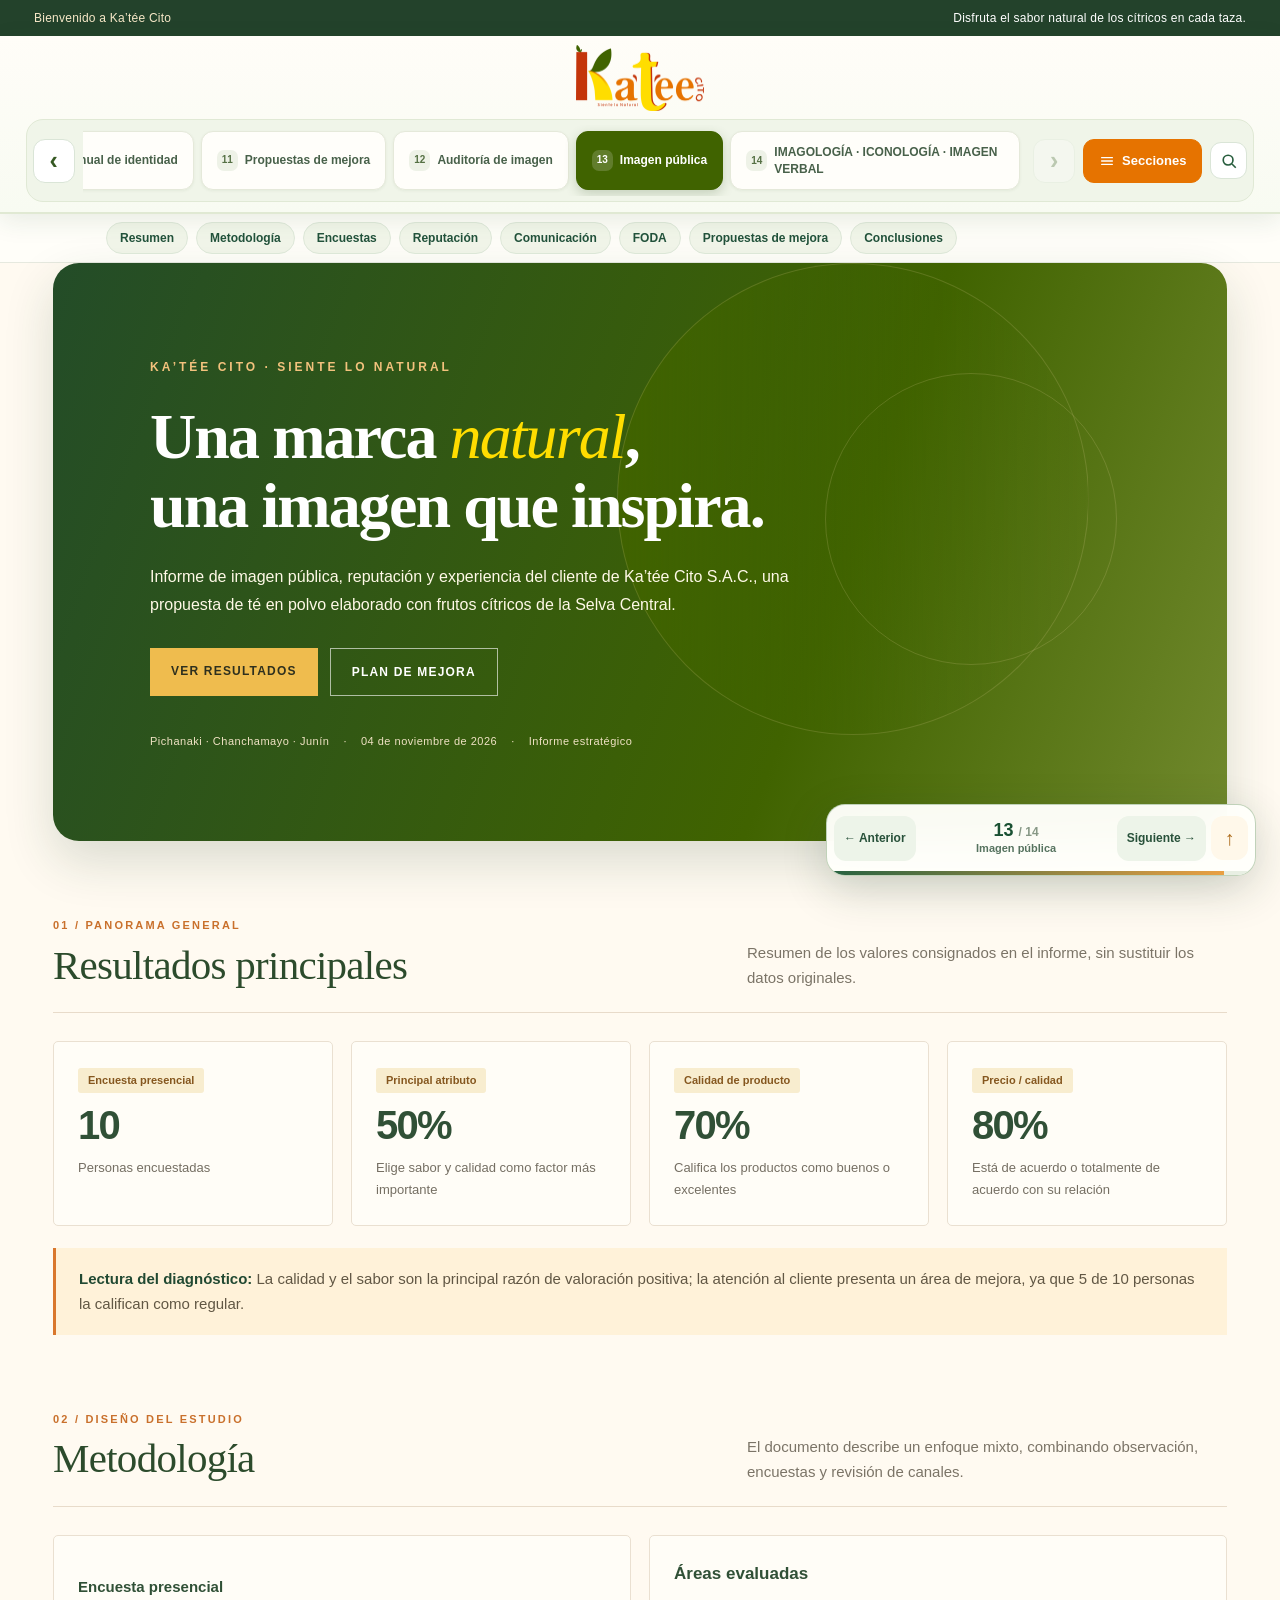
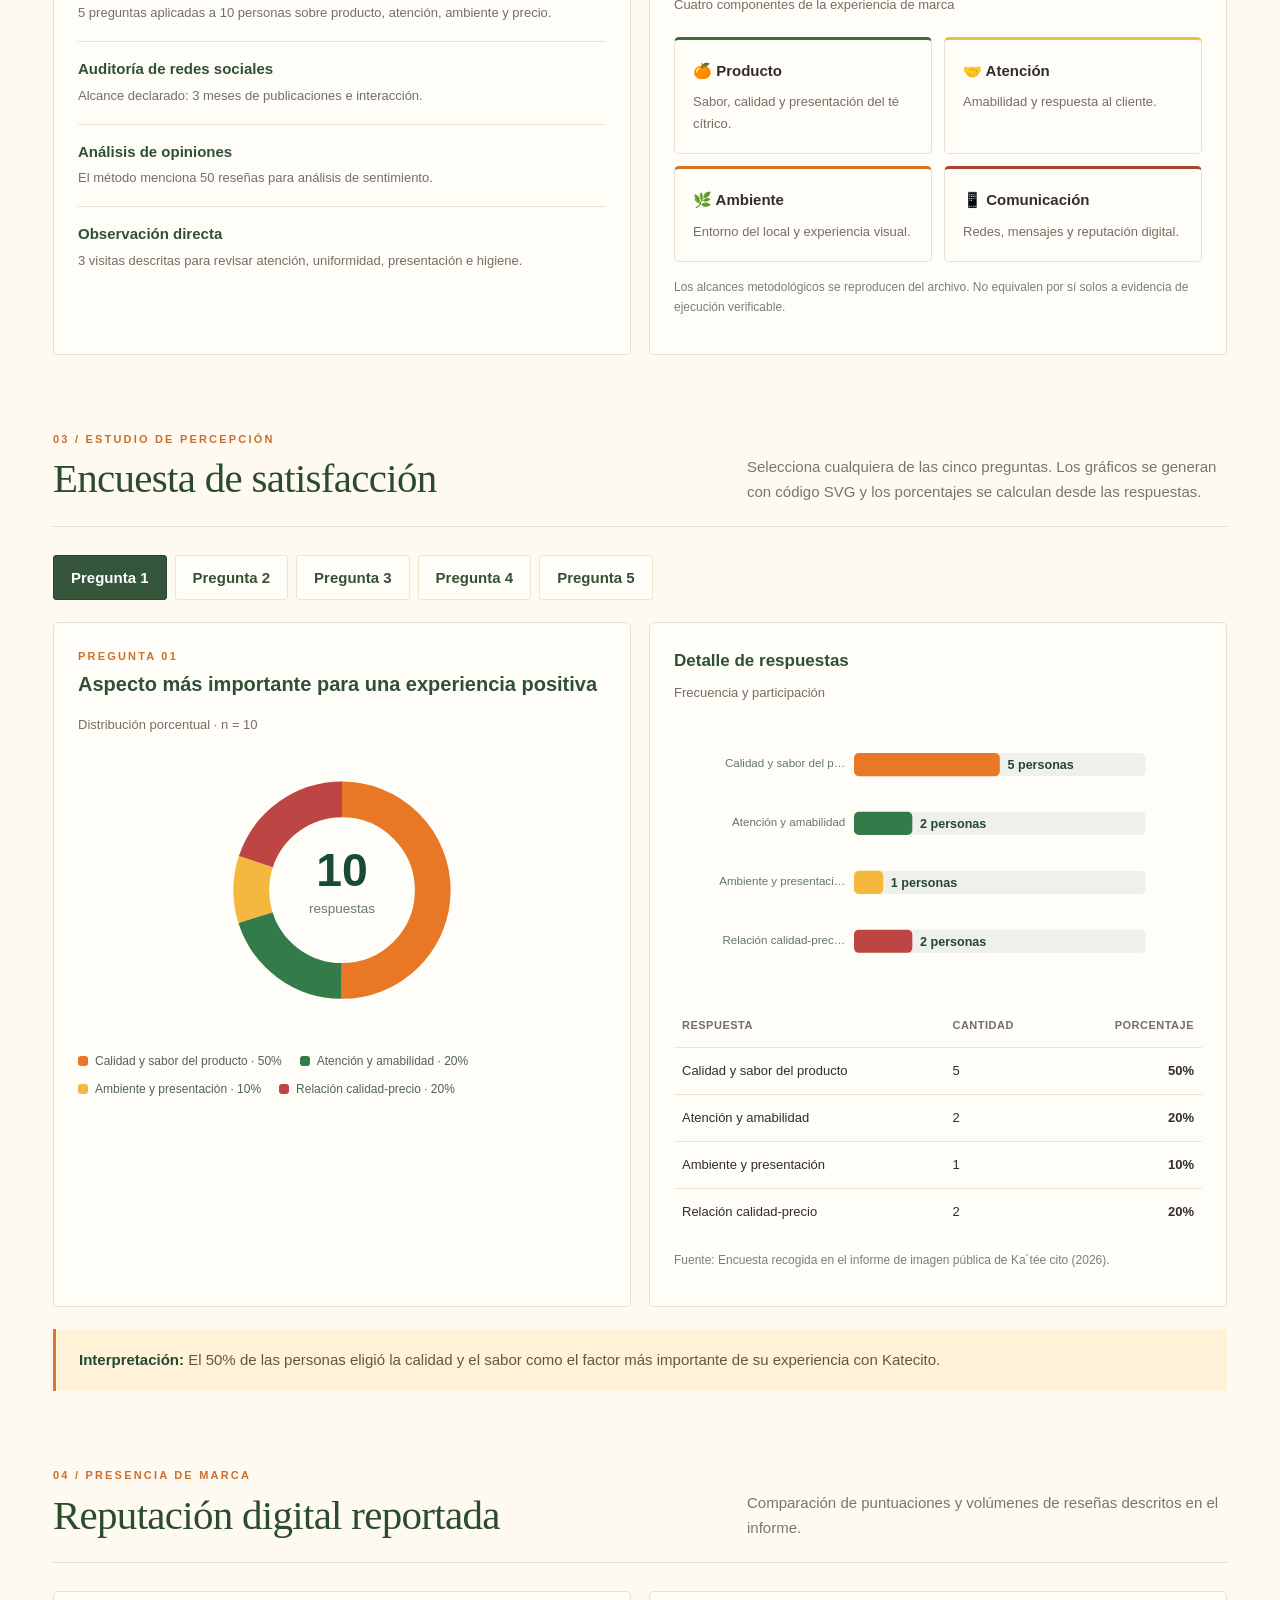
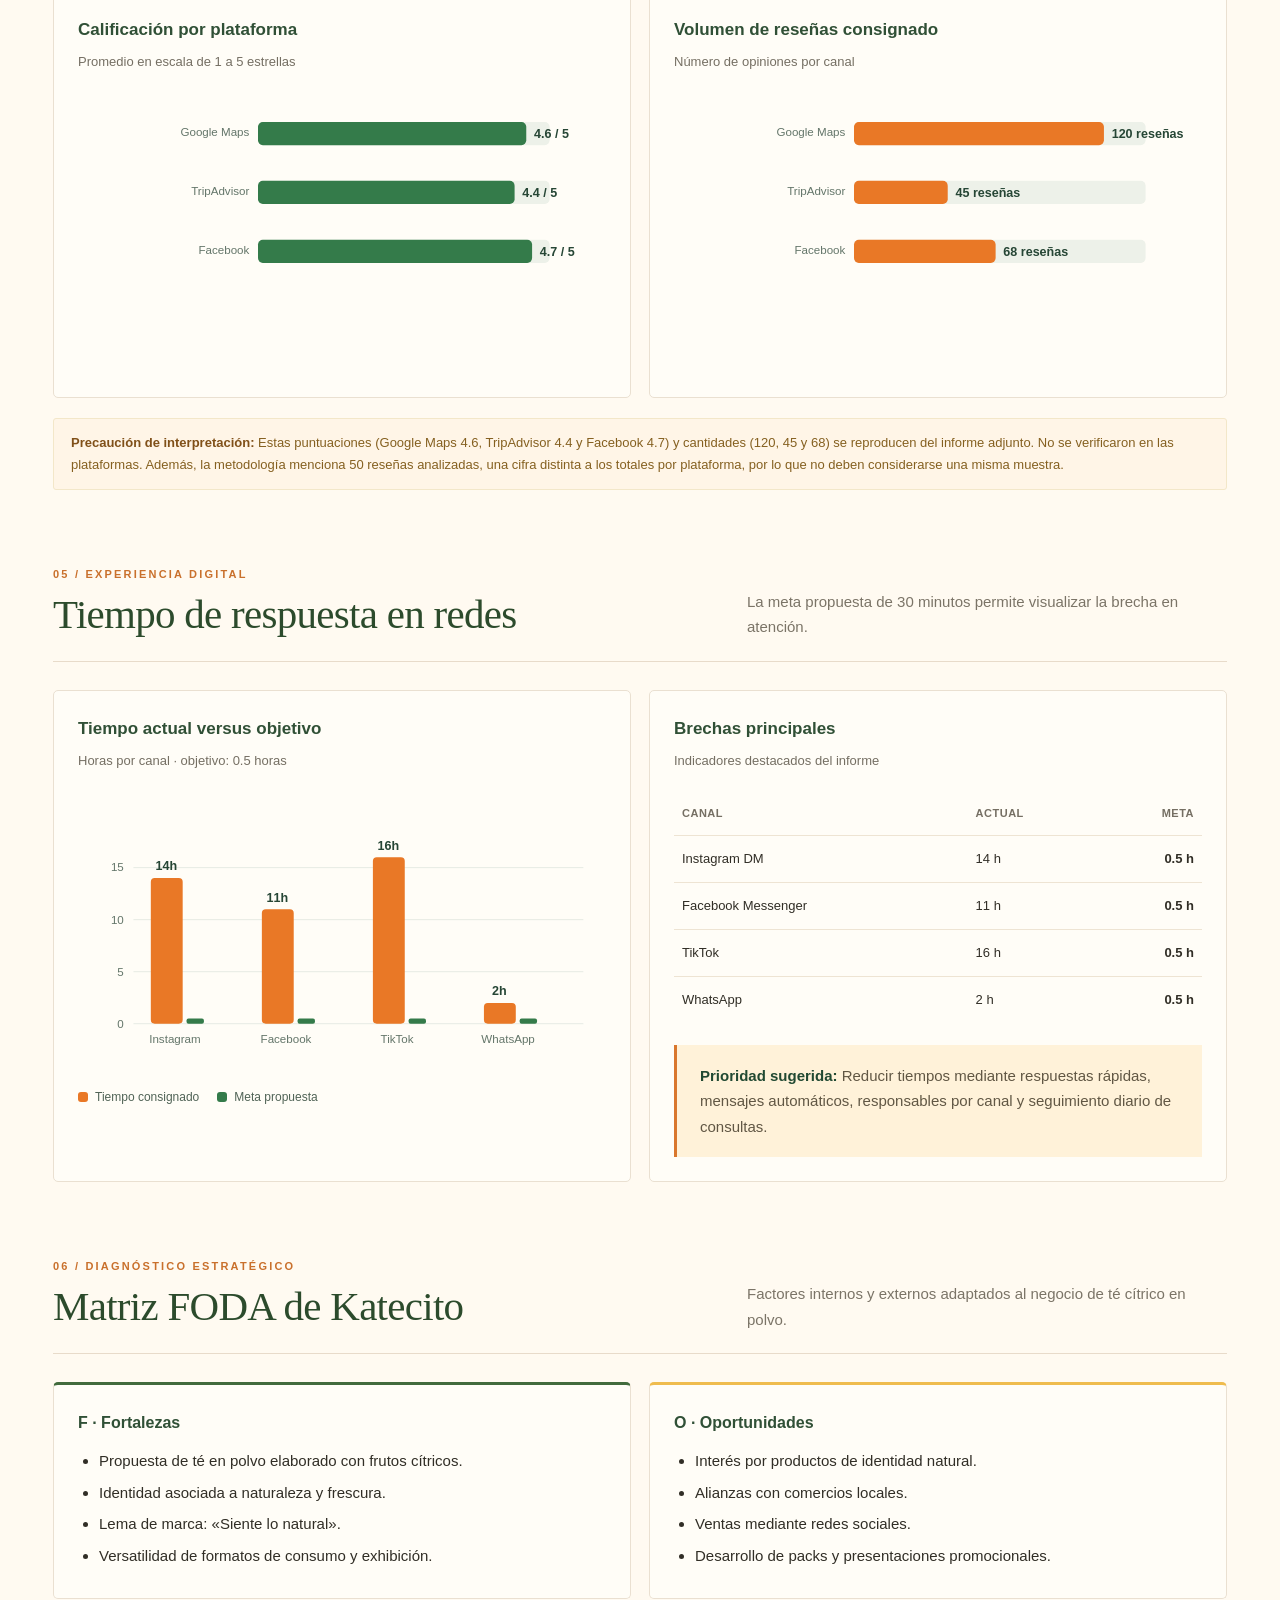
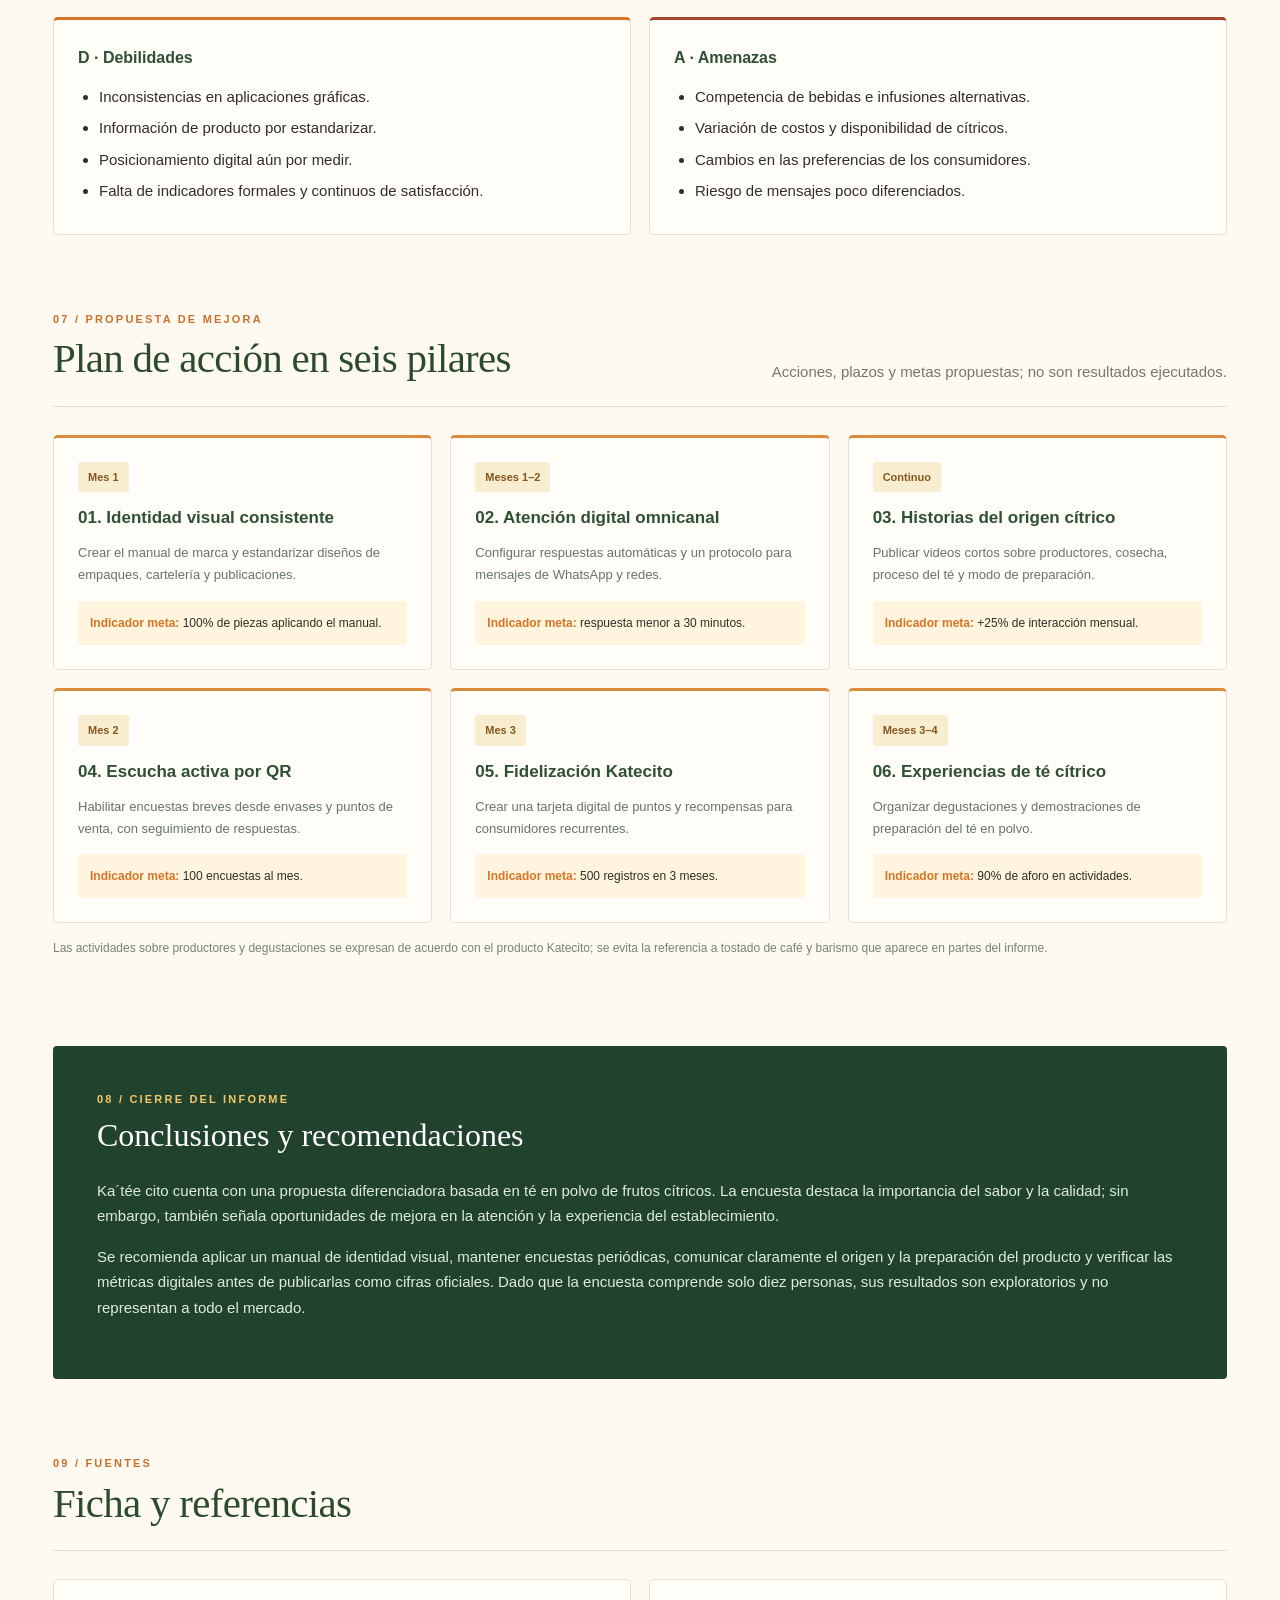
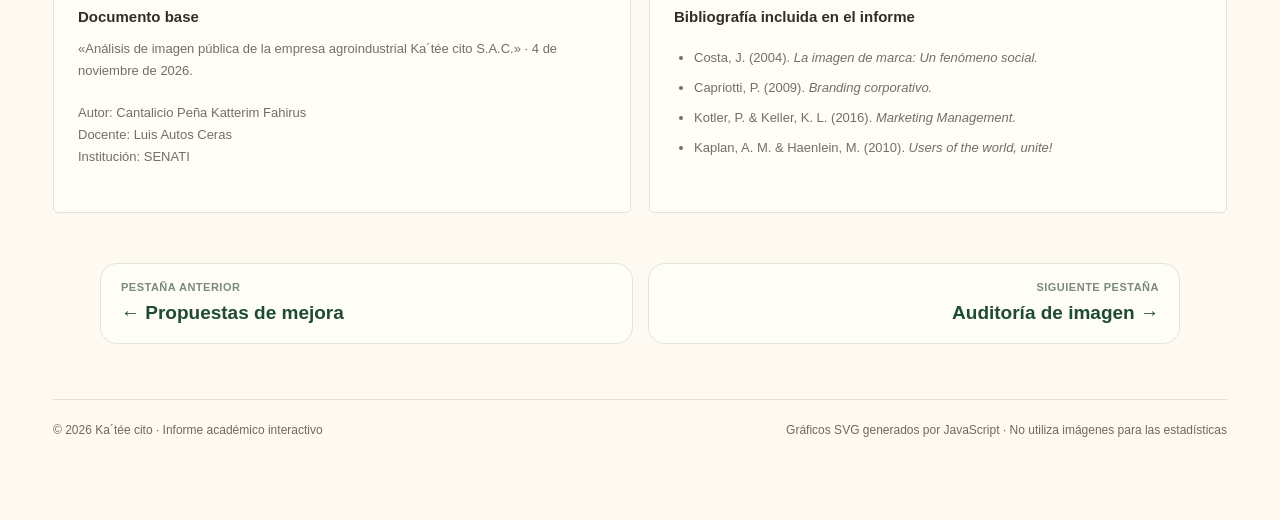
==== imagen-publica.html @ 48aface6 "SUBIR ARCHIVOS" ====
<!DOCTYPE html>

<html lang="es">
<head>
<meta charset="utf-8"/><meta content="width=device-width,initial-scale=1" name="viewport"/><meta content="#174b37" name="theme-color"/>
<title>Análisis de Imagen Pública | Ka’tée Cito</title>
<style>
:root{--forest:#174b37;--green:#347b4a;--lime:#84a948;--orange:#e97826;--gold:#f4b83e;--red:#bd4543;--cream:#fff8eb;--pale:#f6f7f1;--ink:#23322a;--muted:#68786c;--line:#e4e9de;--white:#fff;--shadow:0 16px 44px rgba(30,65,43,.08)}*{box-sizing:border-box}html{scroll-behavior:smooth}body{margin:0;background:var(--pale);color:var(--ink);font:15px/1.6 'Segoe UI',Arial,sans-serif}button{font:inherit}a{color:inherit;text-decoration:none}button:focus-visible,a:focus-visible{outline:3px solid var(--gold);outline-offset:3px}header{position:sticky;top:0;z-index:10;background:rgba(255,255,255,.96);backdrop-filter:blur(12px);border-bottom:1px solid var(--line)}.nav{max-width:1240px;margin:auto;padding:13px 24px;display:flex;justify-content:space-between;align-items:center;gap:20px}.brand{display:flex;align-items:center;gap:10px;font-weight:850;font-size:23px;letter-spacing:-.6px;color:var(--forest)}.mark{background:var(--forest);height:40px;width:40px;border-radius:13px;display:grid;place-items:center;color:#fff;font-size:25px}.brand em{color:var(--orange);font-style:normal}.links{display:flex;flex-wrap:wrap;gap:22px;font-weight:650;font-size:13px;color:#47634f}.links a:hover{color:var(--orange)}.printbtn{border:1px solid var(--line);background:#fff;padding:9px 15px;border-radius:12px;cursor:pointer;font-weight:700;color:var(--forest)}main{max-width:1240px;padding:0 24px 80px;margin:auto}.hero{margin-top:26px;background:linear-gradient(117deg,#163e30 0%,#236343 67%,#3f8249 100%);position:relative;overflow:hidden;border-radius:26px;color:white;padding:50px 56px;display:grid;grid-template-columns:1.7fr .8fr;gap:24px;min-height:326px}.hero:before,.hero:after{content:"";position:absolute;border:45px solid rgba(255,255,255,.05);height:350px;width:350px;border-radius:50%;right:-160px;top:-160px}.hero:after{height:180px;width:180px;border-width:30px;right:20%;top:65%}.hero>*{position:relative;z-index:1}.eyebrow{font-size:12px;font-weight:850;text-transform:uppercase;letter-spacing:2px;color:#f6cc80}.hero h1{font-size:clamp(30px,4.2vw,51px);line-height:1.12;margin:16px 0;max-width:740px;letter-spacing:-1.5px}.hero p{color:#deebde;max-width:640px;margin:0;font-size:16px}.hero-note{align-self:end;padding:25px;background:rgba(255,255,255,.11);border:1px solid rgba(255,255,255,.18);border-radius:21px;backdrop-filter:blur(4px)}.hero-note b{font-family:Georgia,serif;font-size:31px;color:#f8d58b}.hero-note small{display:block;color:#d9e9dd;margin-top:8px}.meta{display:flex;gap:12px;flex-wrap:wrap;margin-top:25px}.meta span{border:1px solid #ffffff49;padding:5px 12px;border-radius:30px;font-size:12px}.section{padding-top:58px;scroll-margin-top:75px}.secthead{display:flex;justify-content:space-between;align-items:end;gap:24px;margin-bottom:24px}.kicker{font-size:12px;text-transform:uppercase;color:var(--orange);font-weight:850;letter-spacing:1.6px}.secthead h2{font-size:clamp(24px,3vw,33px);margin:5px 0 0;color:var(--forest);letter-spacing:-.8px;line-height:1.25}.secthead p{max-width:480px;margin:0;color:var(--muted)}.grid{display:grid;gap:18px}.four{grid-template-columns:repeat(4,1fr)}.two{grid-template-columns:repeat(2,minmax(0,1fr))}.three{grid-template-columns:repeat(3,minmax(0,1fr))}.card{background:white;border:1px solid var(--line);border-radius:20px;padding:24px;box-shadow:var(--shadow);min-width:0}.stat .value{font-size:40px;line-height:1.1;font-weight:850;letter-spacing:-1.7px;color:var(--forest);margin:10px 0}.stat .label{color:var(--muted);font-size:13px}.stat .tag{display:inline-block;background:#ecf5e9;color:#39704e;border-radius:30px;padding:3px 10px;font-size:11px;font-weight:800}.stat:nth-child(2) .tag{background:#fff2dc;color:#a66614}.stat:nth-child(3) .tag{background:#fcefe8;color:#ac5925}.stat:nth-child(4) .tag{background:#edf1fc;color:#49618b}.insight{border-left:4px solid var(--orange);background:#fff9eb;padding:18px 23px;border-radius:0 14px 14px 0;margin-top:22px;color:#5e5c43}.insight strong{color:var(--forest)}.charttitle{font-weight:800;font-size:17px;color:var(--forest);margin:0 0 6px}.sub{color:var(--muted);font-size:13px;margin:0 0 20px}.chartwrap{height:280px;min-width:0;position:relative}.chartwrap svg{height:100%;width:100%;overflow:visible}.legend{display:flex;flex-wrap:wrap;gap:8px 18px;margin-top:15px;font-size:12px;color:#506356}.legend span{display:inline-flex;align-items:center;gap:7px}.dot{display:inline-block;height:10px;width:10px;border-radius:3px}.survey-control{display:flex;gap:8px;flex-wrap:wrap;margin:0 0 22px}.survey-control button{border:1px solid var(--line);background:#fff;padding:9px 17px;border-radius:12px;cursor:pointer;color:var(--forest);font-weight:750}.survey-control button[aria-pressed=true]{background:var(--forest);border-color:var(--forest);color:white}.question{font-size:20px;line-height:1.35;font-weight:800;margin:5px 0 16px;color:var(--forest)}.data-table{width:100%;border-collapse:collapse;font-size:13px}.data-table td,.data-table th{padding:12px 8px;border-bottom:1px solid var(--line);text-align:left}.data-table th{color:var(--muted);font-size:11px;letter-spacing:.5px;text-transform:uppercase}.data-table td:last-child,.data-table th:last-child{text-align:right;font-weight:800}.data-table tr:last-child td{border:0}.mini-note{font-size:12px;color:#758278;margin-top:15px}.methoditem{display:flex;gap:15px;padding:14px 0;border-bottom:1px solid var(--line)}.methoditem:last-child{border:0}.num{height:35px;min-width:35px;display:grid;place-items:center;border-radius:10px;background:#f5f0dc;color:var(--forest);font-weight:900}.methoditem b{color:var(--forest)}.methoditem p{margin:3px 0;color:var(--muted);font-size:13px}.foda{display:grid;grid-template-columns:repeat(2,minmax(0,1fr));gap:18px}.fbox{padding:24px;border:1px solid var(--line);border-radius:19px;background:#fff}.fbox h3{font-size:16px;color:var(--forest);margin:0 0 12px}.fbox ul{margin:0;padding-left:21px}.fbox li{margin:6px 0}.fbox:nth-child(1){border-top:5px solid var(--green)}.fbox:nth-child(2){border-top:5px solid var(--gold)}.fbox:nth-child(3){border-top:5px solid var(--orange)}.fbox:nth-child(4){border-top:5px solid var(--red)}.plan{display:grid;grid-template-columns:repeat(3,minmax(0,1fr));gap:18px}.planitem{background:#fff;border:1px solid var(--line);padding:24px;border-radius:19px}.phase{display:inline-block;font-weight:850;font-size:11px;padding:6px 10px;border-radius:30px;background:#eef4e7;color:#327449}.planitem h3{font-size:17px;color:var(--forest);line-height:1.3;margin:15px 0 8px}.planitem p{font-size:13px;color:#657569}.kpi{padding:12px;background:var(--cream);border-radius:12px;font-size:12px;margin-top:14px}.kpi b{color:var(--orange)}.conclusion{background:var(--forest);color:white;padding:35px;border-radius:22px}.conclusion h2{margin:0 0 10px}.conclusion p{color:#dfebe1}.refs{font-size:13px;color:var(--muted);padding-left:20px}.refs li{padding:4px 0}.footer{border-top:1px solid var(--line);margin-top:55px;padding-top:20px;color:var(--muted);display:flex;justify-content:space-between;gap:18px;font-size:12px}.tooltip{pointer-events:none;position:fixed;background:#203d30;color:white;padding:9px 12px;border-radius:10px;z-index:100;font-size:12px;box-shadow:0 5px 20px #0003;opacity:0;transform:translate(-50%,-110%);white-space:nowrap}.legendtext{font-size:12px;fill:#64766a}.barval{font-size:13px;font-weight:800;fill:#264635}.bar{transition:opacity .2s;cursor:default}.bar:hover{opacity:.72}.chartwrap svg text{font-family:'Segoe UI',Arial,sans-serif}.call{padding:13px 17px;background:#fff5e7;color:#856020;border-radius:12px;font-size:13px;margin-top:20px;border:1px solid #f3e7c9}.call b{color:#805019}svg [tabindex]:focus-visible{outline:2px solid #ed9e1b;outline-offset:2px}@media(max-width:960px){.four,.plan{grid-template-columns:repeat(2,minmax(0,1fr))}.hero{padding:35px;grid-template-columns:1fr}.hero-note{max-width:400px}.links{gap:11px}.nav{align-items:flex-start}}@media(max-width:650px){main{padding:0 14px 50px}.nav{padding:12px 14px;flex-wrap:wrap}.links{order:3;width:100%;overflow:auto;white-space:nowrap;flex-wrap:nowrap;padding-bottom:5px}.printbtn{margin-left:auto}.hero{padding:28px 23px;border-radius:18px;margin-top:15px}.section{padding-top:43px}.secthead{display:block}.secthead p{margin-top:10px}.four,.two,.three,.foda,.plan{grid-template-columns:1fr}.card,.fbox,.planitem{padding:19px}.chartwrap{height:260px}.footer{display:block}}@media print{header,.survey-control,.printbtn{display:none!important}body{background:white}main{max-width:none;padding:0}.hero{background:#174b37!important;-webkit-print-color-adjust:exact;print-color-adjust:exact}.section{break-inside:avoid;padding-top:24px}.card,.fbox,.planitem{box-shadow:none;break-inside:avoid}.chartwrap{height:220px}.plan{grid-template-columns:repeat(3,1fr)}.four{grid-template-columns:repeat(4,1fr)}}
</style>
<style>
/* Estética editorial compatible con la portada del sitio Ka'tée Cito enviado. */
:root{--forest:#214932;--green:#426b3d;--lime:#769349;--orange:#d77424;--gold:#efbc4e;--red:#a84531;--cream:#fff8e9;--pale:#fffaf1;--ink:#292f25;--muted:#756f63;--line:#eee4d3;--white:#fff;--shadow:0 16px 42px rgba(75,53,25,.055)}
html{scroll-padding-top:112px}body{background:#fffaf1;color:#312e26;font-family:'Segoe UI',Arial,sans-serif;line-height:1.7}
.top-strip{background:#23422b;color:#f7e8c8;font-size:12px;letter-spacing:.02em}.top-strip>div{max-width:1350px;margin:auto;display:flex;gap:24px;justify-content:space-between;padding:8px 34px}.top-strip b{font-weight:500;color:#fff}
.site-header{background:#fffaf0;position:sticky;top:0;z-index:30;border-bottom:1px solid #eee1cd;box-shadow:0 6px 20px #271a0b09}.navbar{max-width:1350px;margin:auto;padding:15px 34px;display:flex;align-items:center;justify-content:space-between;gap:30px}.brand{font-family:Georgia,serif;text-decoration:none;white-space:nowrap;display:flex;flex-direction:column;color:#3b552e;letter-spacing:-1px;font-size:31px;line-height:1.05;font-weight:700}.brand strong{color:#d27229;font-weight:700}.brand small{font:700 9px/1.6 'Segoe UI',sans-serif;color:#b16b2d;letter-spacing:2px;margin-top:5px}.nav-links{display:flex;align-items:center;gap:18px;flex-wrap:wrap;justify-content:flex-end}.nav-links a{font-size:12px;font-weight:650;transition:color .15s;color:#4c4b3d}.nav-links a:hover,.nav-links a.active{color:#c76b26}.nav-links a.active{border-bottom:2px solid #d9762a;padding-bottom:4px}
main{max-width:1230px;padding:0 28px 80px;margin:auto}.hero{width:100%;max-width:none;min-height:510px;margin:0;background:linear-gradient(115deg,#132a1e 0%,#1d3b29 52%,#4a683a 100%);border-radius:0;padding:90px max(5vw,30px);display:block;box-shadow:none;position:relative;isolation:isolate}.hero:before{content:'';position:absolute;width:470px;height:470px;border:1px solid #f2dca52b;border-radius:50%;right:-80px;top:10px;pointer-events:none}.hero:after{content:'';position:absolute;width:290px;height:290px;border:1px solid #f2dca52b;border-radius:50%;right:110px;top:110px;pointer-events:none}.ref-overlay{position:absolute;inset:0;background:linear-gradient(90deg,#14271bba 0%,transparent 90%);z-index:-1}.ref-copy{max-width:980px;margin:auto;position:relative;z-index:1}.ref-copy>small{color:#f3c27d;letter-spacing:3px;font-size:12px;font-weight:800}.ref-copy h1{font-family:Georgia,'Times New Roman',serif;font-weight:500;line-height:1.08;font-size:clamp(43px,6vw,83px);letter-spacing:-1.8px;max-width:810px;margin:23px 0}.ref-copy h1 em{font-weight:400;color:#f4c86e}.ref-copy p{font-size:16px;line-height:1.9;max-width:650px;color:#f3efdf}.ref-actions{display:flex;gap:12px;flex-wrap:wrap;margin:29px 0}.ref-actions a{font-size:12px;font-weight:800;letter-spacing:1.2px;padding:13px 21px;transition:transform .15s}.ref-actions a:hover{transform:translateY(-2px)}.ref-primary{background:#efbc4e;color:#2e301e}.ref-secondary{border:1px solid #ffffff9c;color:white}.hero-details{display:flex;gap:14px;flex-wrap:wrap;margin-top:36px;font-size:11px;letter-spacing:.5px;color:#f0e2c4}.hero-details span+span:before{content:'·';margin-right:14px}
.section{padding-top:75px;scroll-margin-top:100px}.secthead{border-bottom:1px solid #e8dbca;padding-bottom:21px;margin-bottom:28px}.secthead h2{font-family:Georgia,'Times New Roman',serif;font-weight:500;color:#2c4b2c;font-size:clamp(28px,3.2vw,42px);letter-spacing:-.7px}.secthead p{color:#7b7467}.kicker{color:#c9702c;font-size:11px;letter-spacing:2.2px;text-transform:uppercase}.card,.fbox,.planitem{border:1px solid #eae0d1;background:#fffdf7;border-radius:5px;box-shadow:none}.stat .value,.question,.charttitle,.methoditem b,.fbox h3,.planitem h3{color:#305036}.stat .tag,.phase{background:#f8edcf;color:#85571f;border-radius:3px}.stat:nth-child(2) .tag,.stat:nth-child(3) .tag,.stat:nth-child(4) .tag{background:#f8edcf;color:#85571f}.insight{background:#fff2d9;border-left:3px solid #d9772d;border-radius:0;color:#615744}.chartwrap svg{overflow:visible}.survey-control button{border-radius:3px;background:#fffdf7;color:#345036}.survey-control button[aria-pressed=true]{background:#35563b;color:#fff}.call{border-radius:3px}.methoditem{gap:4px}.fbox{border-top-width:3px!important}.planitem{border-top:3px solid #d98a3b}.kpi{background:#fff5df;border-radius:3px}.conclusion{background:#21432d;border-radius:4px;padding:44px}.conclusion h2{font-family:Georgia,serif;font-size:32px;font-weight:500}.footer{color:#716859;border-color:#e9decc}.tooltip{background:#2b4933;border-radius:4px}
@media(max-width:1024px){.navbar{align-items:flex-start}.nav-links{gap:12px}.hero{min-height:450px;padding:72px 36px}.ref-copy h1{font-size:clamp(42px,6vw,72px)}}
@media(max-width:650px){.top-strip>div{padding:7px 16px;display:block}.top-strip b{display:none}.navbar{padding:13px 16px;display:block}.brand{font-size:27px;margin-bottom:12px}.nav-links{display:flex;gap:17px;flex-wrap:nowrap;overflow:auto;justify-content:flex-start;padding-bottom:6px;scrollbar-width:thin}.nav-links a{white-space:nowrap;font-size:12px}.hero{padding:65px 23px;min-height:460px}.ref-copy h1{font-size:clamp(40px,11vw,58px)}.ref-copy p{font-size:14px}.hero-details{gap:9px}.hero-details span+span:before{margin-right:7px}.section{padding-top:53px}.secthead h2{font-size:31px}main{padding:0 16px 50px}.ref-actions a{padding:12px 15px;font-size:10px}}
@media print{.top-strip,.site-header{display:none}.hero{min-height:275px;padding:38px;background:#23422b!important;print-color-adjust:exact;-webkit-print-color-adjust:exact}.ref-copy h1{font-size:44px}.ref-actions{display:none}.section{padding-top:25px}}

/* PORTADA IMAGEN PÚBLICA - ESTILO KATECITO */

.hero {
  position: relative;
  overflow: hidden;
  min-height: 460px;
  border-radius: 26px;
  background: linear-gradient(
    110deg,
    #234c28 0%,
    #406300 65%,
    #71892d 100%
  );
  color: white;
  box-shadow: 0 20px 50px rgba(24, 63, 35, .16);
}

.hero h1 {
  font-family: Georgia, "Times New Roman", serif;
  font-size: clamp(44px, 5vw, 72px);
  font-weight: 700;
  line-height: 1.08;
  letter-spacing: -.03em;
  color: white;
}

.hero h1 em {
  color: #FFDD00;
  font-weight: 400;
}

.hero p {
  color: #fff9e7;
  line-height: 1.75;
}

/* Fotografía con degradado en mitad derecha */
.hero::before {
  content: "";
  position: absolute;
  inset: 0 0 0 48%;
  background:
    linear-gradient(
      90deg,
      #406300 0%,
      rgba(64, 99, 0, .75) 20%,
      rgba(64, 99, 0, .15) 65%,
      transparent 100%
    ),
    url("img/imagen-verbal/local-katecito.png")
    center / cover no-repeat;
  z-index: 0;
}

/* Textos y botones por encima del fondo */
.hero > * {
  position: relative;
  z-index: 1;
}

/* Botones */
.hero .btn-primary {
  background: #FFDD00;
  color: #234c28;
  border-color: #FFDD00;
}

.hero .btn-secondary {
  background: transparent;
  color: white;
  border: 1px solid rgba(255,255,255,.55);
}

/* Adaptación para celulares */
@media (max-width: 768px) {
  .hero {
    min-height: 520px;
  }

  .hero::before {
    inset: 40% 0 0 0;
    background:
      linear-gradient(
        180deg,
        #406300 0%,
        rgba(64,99,0,.35) 45%,
        transparent 100%
      ),
      url("img/imagen-verbal/local-katecito.png")
      center / cover no-repeat;
  }

  .hero h1 {
    font-size: 43px;
  }
}
</style><link href="kate-navigation.css" rel="stylesheet"/><script defer="True" src="kate-navigation.js"></script><link href="kate-interactive.css" rel="stylesheet"/></head>
<body>
<div class="top-strip"><div><span>Bienvenido a Ka’tée Cito</span><b>Disfruta el sabor natural de los cítricos en cada taza.</b></div></div>
<header aria-label="Navegación principal de Ka'tée Cito" id="kate-global-header"><div class="kate-nav-shell"><a aria-label="Ir a Inicio" class="kate-brand" href="index.html"><img alt="Ka'tée Cito" src="img/logo-kateecito.png"/></a><div class="kate-nav-controls"><button aria-label="Desplazar pestañas a la izquierda" class="kate-arrow" data-move="left" type="button">‹</button><nav aria-label="Pestañas del sitio" class="kate-track"><a href="index.html"><span class="kate-nav-number">01</span>Inicio</a><a href="empresa.html"><span class="kate-nav-number">02</span>Empresa</a><a href="publico.html"><span class="kate-nav-number">03</span>Público objetivo</a><a href="identidad-corporativa.html"><span class="kate-nav-number">04</span>Identidad corporativa</a><a href="identidad-visual.html"><span class="kate-nav-number">05</span>Identidad visual</a><a href="imagen-institucional.html"><span class="kate-nav-number">06</span>Imagen institucional</a><a href="aplicaciones.html"><span class="kate-nav-number">07</span>Aplicaciones</a><a href="comunicacion.html"><span class="kate-nav-number">08</span>Comunicación</a><a href="comunicacion-corporativa.html"><span class="kate-nav-number">09</span>Comunicación corporativa</a><a href="manual-identidad.html"><span class="kate-nav-number">10</span>Manual de identidad</a><a href="propuestas-mejora.html"><span class="kate-nav-number">11</span>Propuestas de mejora</a><a href="auditoria-imagen.html"><span class="kate-nav-number">12</span>Auditoría de imagen</a><a aria-current="page" href="imagen-publica.html"><span class="kate-nav-number">13</span>Imagen pública</a><a href="imagen-verbal.html"><span class="kate-nav-number">14</span>IMAGOLOGÍA · ICONOLOGÍA · IMAGEN VERBAL</a></nav><button aria-label="Desplazar pestañas a la derecha" class="kate-arrow" data-move="right" type="button">›</button><button aria-controls="kate-page-menu" aria-expanded="false" aria-label="Mostrar todas las pestañas" class="kate-menu-button" type="button"><svg aria-hidden="true" fill="none" stroke="currentColor" stroke-linecap="round" stroke-width="2.1" viewbox="0 0 24 24"><path d="M4 7h16M4 12h16M4 17h16"></path></svg> Secciones</button></div></div><div class="kate-menu-panel" id="kate-page-menu"><p class="kate-menu-title">Explorar las secciones</p><div class="kate-menu-grid"><a href="index.html"><small>01</small>Inicio</a><a href="empresa.html"><small>02</small>Empresa</a><a href="publico.html"><small>03</small>Público objetivo</a><a href="identidad-corporativa.html"><small>04</small>Identidad corporativa</a><a href="identidad-visual.html"><small>05</small>Identidad visual</a><a href="imagen-institucional.html"><small>06</small>Imagen institucional</a><a href="aplicaciones.html"><small>07</small>Aplicaciones</a><a href="comunicacion.html"><small>08</small>Comunicación</a><a href="comunicacion-corporativa.html"><small>09</small>Comunicación corporativa</a><a href="manual-identidad.html"><small>10</small>Manual de identidad</a><a href="propuestas-mejora.html"><small>11</small>Propuestas de mejora</a><a href="auditoria-imagen.html"><small>12</small>Auditoría de imagen</a><a aria-current="page" href="imagen-publica.html"><small>13</small>Imagen pública</a><a href="imagen-verbal.html"><small>14</small>IMAGOLOGÍA · ICONOLOGÍA · IMAGEN VERBAL</a></div></div></header><div class="kate-local-sections-wrap"><nav aria-label="Secciones de Imagen Pública" class="kate-local-sections"><a href="#resumen">Resumen</a><a href="#metodologia">Metodología</a><a href="#encuesta">Encuestas</a><a href="#reputacion">Reputación</a><a href="#digital">Comunicación</a><a href="#foda">FODA</a><a href="#plan">Propuestas de mejora</a><a href="#conclusiones">Conclusiones</a></nav></div>
<main>
<section class="hero" id="inicio"><div class="ref-overlay"></div><div class="ref-copy"><small>KA’TÉE CITO · SIENTE LO NATURAL</small><h1>Una marca <em>natural</em>,<br/>una imagen que inspira.</h1><p>Informe de imagen pública, reputación y experiencia del cliente de Ka’tée Cito S.A.C., una propuesta de té en polvo elaborado con frutos cítricos de la Selva Central.</p><div class="ref-actions"><a class="ref-primary" href="#encuesta">VER RESULTADOS</a><a class="ref-secondary" href="#plan">PLAN DE MEJORA</a></div><div class="hero-details"><span>Pichanaki · Chanchamayo · Junín</span><span>04 de noviembre de 2026</span><span>Informe estratégico</span></div></div></section>
<section class="section" id="resumen"><div class="secthead"><div><div class="kicker">01 / Panorama general</div><h2>Resultados principales</h2></div><p>Resumen de los valores consignados en el informe, sin sustituir los datos originales.</p></div><div class="grid four"><article class="card stat"><span class="tag">Encuesta presencial</span><div class="value">10</div><div class="label">Personas encuestadas</div></article><article class="card stat"><span class="tag">Principal atributo</span><div class="value">50%</div><div class="label">Elige sabor y calidad como factor más importante</div></article><article class="card stat"><span class="tag">Calidad de producto</span><div class="value">70%</div><div class="label">Califica los productos como buenos o excelentes</div></article><article class="card stat"><span class="tag">Precio / calidad</span><div class="value">80%</div><div class="label">Está de acuerdo o totalmente de acuerdo con su relación</div></article></div><div class="insight"><strong>Lectura del diagnóstico:</strong> La calidad y el sabor son la principal razón de valoración positiva; la atención al cliente presenta un área de mejora, ya que 5 de 10 personas la califican como regular.</div></section>
<section class="section" id="metodologia"><div class="secthead"><div><div class="kicker">02 / Diseño del estudio</div><h2>Metodología</h2></div><p>El documento describe un enfoque mixto, combinando observación, encuestas y revisión de canales.</p></div><div class="grid two"><article class="card"><div class="methoditem"><div><b>Encuesta presencial</b><p>5 preguntas aplicadas a 10 personas sobre producto, atención, ambiente y precio.</p></div></div><div class="methoditem"><div><b>Auditoría de redes sociales</b><p>Alcance declarado: 3 meses de publicaciones e interacción.</p></div></div><div class="methoditem"><div><b>Análisis de opiniones</b><p>El método menciona 50 reseñas para análisis de sentimiento.</p></div></div><div class="methoditem"><div><b>Observación directa</b><p>3 visitas descritas para revisar atención, uniformidad, presentación e higiene.</p></div></div></article><article class="card"><h3 class="charttitle">Áreas evaluadas</h3><p class="sub">Cuatro componentes de la experiencia de marca</p><div class="grid two" style="gap:12px"><div class="fbox" style="padding:18px"><b>🍊 Producto</b><p class="sub" style="margin:8px 0 0">Sabor, calidad y presentación del té cítrico.</p></div><div class="fbox" style="padding:18px"><b>🤝 Atención</b><p class="sub" style="margin:8px 0 0">Amabilidad y respuesta al cliente.</p></div><div class="fbox" style="padding:18px"><b>🌿 Ambiente</b><p class="sub" style="margin:8px 0 0">Entorno del local y experiencia visual.</p></div><div class="fbox" style="padding:18px"><b>📱 Comunicación</b><p class="sub" style="margin:8px 0 0">Redes, mensajes y reputación digital.</p></div></div><p class="mini-note">Los alcances metodológicos se reproducen del archivo. No equivalen por sí solos a evidencia de ejecución verificable.</p></article></div></section>
<section class="section" id="encuesta"><div class="secthead"><div><div class="kicker">03 / Estudio de percepción</div><h2>Encuesta de satisfacción</h2></div><p>Selecciona cualquiera de las cinco preguntas. Los gráficos se generan con código SVG y los porcentajes se calculan desde las respuestas.</p></div><div aria-label="Elegir pregunta de la encuesta" class="survey-control" id="tabs" role="group"></div><div class="grid two"><article class="card"><div class="kicker" id="questionNumber">Pregunta 01</div><h3 class="question" id="questionTitle">Aspecto más importante</h3><p class="sub">Distribución porcentual · n = 10</p><div aria-label="Gráfico circular de resultados" class="chartwrap" id="donut" role="img"></div><div class="legend" id="donutLegend"></div></article><article class="card"><h3 class="charttitle">Detalle de respuestas</h3><p class="sub">Frecuencia y participación</p><div aria-label="Gráfico de barras de respuestas" class="chartwrap" id="surveyBars" role="img"></div><table class="data-table"><thead><tr><th>Respuesta</th><th>Cantidad</th><th>Porcentaje</th></tr></thead><tbody id="surveyTable"></tbody></table><p class="mini-note">Fuente: Encuesta recogida en el informe de imagen pública de Ka´tée cito (2026).</p></article></div><div aria-live="polite" class="insight" id="surveyInsight"></div></section>
<section class="section" id="reputacion"><div class="secthead"><div><div class="kicker">04 / Presencia de marca</div><h2>Reputación digital reportada</h2></div><p>Comparación de puntuaciones y volúmenes de reseñas descritos en el informe.</p></div><div class="grid two"><article class="card"><h3 class="charttitle">Calificación por plataforma</h3><p class="sub">Promedio en escala de 1 a 5 estrellas</p><div aria-label="Gráfico de puntuaciones por plataforma" class="chartwrap" id="ratingsChart" role="img"></div></article><article class="card"><h3 class="charttitle">Volumen de reseñas consignado</h3><p class="sub">Número de opiniones por canal</p><div aria-label="Gráfico de cantidad de reseñas" class="chartwrap" id="reviewsChart" role="img"></div></article></div><div class="call"><b>Precaución de interpretación:</b> Estas puntuaciones (Google Maps 4.6, TripAdvisor 4.4 y Facebook 4.7) y cantidades (120, 45 y 68) se reproducen del informe adjunto. No se verificaron en las plataformas. Además, la metodología menciona 50 reseñas analizadas, una cifra distinta a los totales por plataforma, por lo que no deben considerarse una misma muestra.</div></section>
<section class="section" id="digital"><div class="secthead"><div><div class="kicker">05 / Experiencia digital</div><h2>Tiempo de respuesta en redes</h2></div><p>La meta propuesta de 30 minutos permite visualizar la brecha en atención.</p></div><div class="grid two"><article class="card"><h3 class="charttitle">Tiempo actual versus objetivo</h3><p class="sub">Horas por canal · objetivo: 0.5 horas</p><div aria-label="Comparativa de tiempos de respuesta" class="chartwrap" id="responseChart" role="img"></div><div class="legend"><span><i class="dot" style="background:#e97826"></i>Tiempo consignado</span><span><i class="dot" style="background:#347b4a"></i>Meta propuesta</span></div></article><article class="card"><h3 class="charttitle">Brechas principales</h3><p class="sub">Indicadores destacados del informe</p><table class="data-table"><thead><tr><th>Canal</th><th>Actual</th><th>Meta</th></tr></thead><tbody><tr><td>Instagram DM</td><td>14 h</td><td>0.5 h</td></tr><tr><td>Facebook Messenger</td><td>11 h</td><td>0.5 h</td></tr><tr><td>TikTok</td><td>16 h</td><td>0.5 h</td></tr><tr><td>WhatsApp</td><td>2 h</td><td>0.5 h</td></tr></tbody></table><div class="insight"><strong>Prioridad sugerida:</strong> Reducir tiempos mediante respuestas rápidas, mensajes automáticos, responsables por canal y seguimiento diario de consultas.</div></article></div></section>
<section class="section" id="foda"><div class="secthead"><div><div class="kicker">06 / Diagnóstico estratégico</div><h2>Matriz FODA de Katecito</h2></div><p>Factores internos y externos adaptados al negocio de té cítrico en polvo.</p></div><div class="foda"><article class="fbox"><h3>F · Fortalezas</h3><ul><li>Propuesta de té en polvo elaborado con frutos cítricos.</li><li>Identidad asociada a naturaleza y frescura.</li><li>Lema de marca: «Siente lo natural».</li><li>Versatilidad de formatos de consumo y exhibición.</li></ul></article><article class="fbox"><h3>O · Oportunidades</h3><ul><li>Interés por productos de identidad natural.</li><li>Alianzas con comercios locales.</li><li>Ventas mediante redes sociales.</li><li>Desarrollo de packs y presentaciones promocionales.</li></ul></article><article class="fbox"><h3>D · Debilidades</h3><ul><li>Inconsistencias en aplicaciones gráficas.</li><li>Información de producto por estandarizar.</li><li>Posicionamiento digital aún por medir.</li><li>Falta de indicadores formales y continuos de satisfacción.</li></ul></article><article class="fbox"><h3>A · Amenazas</h3><ul><li>Competencia de bebidas e infusiones alternativas.</li><li>Variación de costos y disponibilidad de cítricos.</li><li>Cambios en las preferencias de los consumidores.</li><li>Riesgo de mensajes poco diferenciados.</li></ul></article></div></section>
<section class="section" id="plan"><div class="secthead"><div><div class="kicker">07 / Propuesta de mejora</div><h2>Plan de acción en seis pilares</h2></div><p>Acciones, plazos y metas propuestas; no son resultados ejecutados.</p></div><div class="plan"><article class="planitem"><span class="phase">Mes 1</span><h3>01. Identidad visual consistente</h3><p>Crear el manual de marca y estandarizar diseños de empaques, cartelería y publicaciones.</p><div class="kpi"><b>Indicador meta:</b> 100% de piezas aplicando el manual.</div></article><article class="planitem"><span class="phase">Meses 1–2</span><h3>02. Atención digital omnicanal</h3><p>Configurar respuestas automáticas y un protocolo para mensajes de WhatsApp y redes.</p><div class="kpi"><b>Indicador meta:</b> respuesta menor a 30 minutos.</div></article><article class="planitem"><span class="phase">Continuo</span><h3>03. Historias del origen cítrico</h3><p>Publicar videos cortos sobre productores, cosecha, proceso del té y modo de preparación.</p><div class="kpi"><b>Indicador meta:</b> +25% de interacción mensual.</div></article><article class="planitem"><span class="phase">Mes 2</span><h3>04. Escucha activa por QR</h3><p>Habilitar encuestas breves desde envases y puntos de venta, con seguimiento de respuestas.</p><div class="kpi"><b>Indicador meta:</b> 100 encuestas al mes.</div></article><article class="planitem"><span class="phase">Mes 3</span><h3>05. Fidelización Katecito</h3><p>Crear una tarjeta digital de puntos y recompensas para consumidores recurrentes.</p><div class="kpi"><b>Indicador meta:</b> 500 registros en 3 meses.</div></article><article class="planitem"><span class="phase">Meses 3–4</span><h3>06. Experiencias de té cítrico</h3><p>Organizar degustaciones y demostraciones de preparación del té en polvo.</p><div class="kpi"><b>Indicador meta:</b> 90% de aforo en actividades.</div></article></div><p class="mini-note">Las actividades sobre productores y degustaciones se expresan de acuerdo con el producto Katecito; se evita la referencia a tostado de café y barismo que aparece en partes del informe.</p></section>
<section class="section" id="conclusiones"><div class="conclusion"><div class="kicker" style="color:#f5c66b">08 / Cierre del informe</div><h2>Conclusiones y recomendaciones</h2><p>Ka´tée cito cuenta con una propuesta diferenciadora basada en té en polvo de frutos cítricos. La encuesta destaca la importancia del sabor y la calidad; sin embargo, también señala oportunidades de mejora en la atención y la experiencia del establecimiento.</p><p>Se recomienda aplicar un manual de identidad visual, mantener encuestas periódicas, comunicar claramente el origen y la preparación del producto y verificar las métricas digitales antes de publicarlas como cifras oficiales. Dado que la encuesta comprende solo diez personas, sus resultados son exploratorios y no representan a todo el mercado.</p></div></section>
<section class="section" id="referencias"><div class="secthead"><div><div class="kicker">09 / Fuentes</div><h2>Ficha y referencias</h2></div></div><div class="grid two"><div class="card"><b>Documento base</b><p class="sub" style="margin-top:8px">«Análisis de imagen pública de la empresa agroindustrial Ka´tée cito S.A.C.» · 4 de noviembre de 2026.</p><p class="sub">Autor: Cantalicio Peña Katterim Fahirus<br/>Docente: Luis Autos Ceras<br/>Institución: SENATI</p></div><div class="card"><b>Bibliografía incluida en el informe</b><ul class="refs"><li>Costa, J. (2004). <i>La imagen de marca: Un fenómeno social.</i></li><li>Capriotti, P. (2009). <i>Branding corporativo.</i></li><li>Kotler, P. &amp; Keller, K. L. (2016). <i>Marketing Management.</i></li><li>Kaplan, A. M. &amp; Haenlein, M. (2010). <i>Users of the world, unite!</i></li></ul></div></div></section>
<nav aria-label="Ir a otra pestaña" class="kate-page-switcher"><a class="kate-prev" href="propuestas-mejora.html"><small>Pestaña anterior</small><strong>← Propuestas de mejora</strong></a><a class="kate-next" href="auditoria-imagen.html"><small>Siguiente pestaña</small><strong>Auditoría de imagen →</strong></a></nav><footer class="footer"><span>© 2026 Ka´tée cito · Informe académico interactivo</span><span>Gráficos SVG generados por JavaScript · No utiliza imágenes para las estadísticas</span></footer>
</main><div class="tooltip" id="tooltip" role="status"></div>
<script>
'use strict';
const colors=['#e97826','#347b4a','#f4b83e','#bd4543'];
const questions=[
{title:'Aspecto más importante para una experiencia positiva',labels:['Calidad y sabor del producto','Atención y amabilidad','Ambiente y presentación','Relación calidad-precio'],values:[5,2,1,2],insight:'El 50% de las personas eligió la calidad y el sabor como el factor más importante de su experiencia con Katecito.'},
{title:'¿Cómo califica la calidad de los productos?',labels:['Excelente','Buena','Regular','Deficiente'],values:[3,4,3,0],insight:'El 70% considera buena o excelente la calidad del producto; el 30% la califica como regular.'},
{title:'¿Cómo califica la atención del personal?',labels:['Excelente','Buena','Regular','Deficiente'],values:[2,3,5,0],insight:'El 50% califica la atención como regular. La experiencia de servicio es un eje de mejora prioritario.'},
{title:'¿Cómo percibe el ambiente del establecimiento?',labels:['Muy agradable','Agradable','Poco agradable','Desagradable'],values:[2,5,3,0],insight:'El 70% tiene una percepción agradable o muy agradable del entorno; el 30% lo considera poco agradable.'},
{title:'¿El precio corresponde con la calidad ofrecida?',labels:['Totalmente de acuerdo','De acuerdo','En desacuerdo','Totalmente en desacuerdo'],values:[1,7,2,0],insight:'El 80% está de acuerdo o totalmente de acuerdo con la relación entre precio y calidad.'}
];
const ns='http://www.w3.org/2000/svg';
function S(tag,attrs={},content=''){const e=document.createElementNS(ns,tag);for(const [k,v] of Object.entries(attrs))e.setAttribute(k,v);if(content!==undefined)e.textContent=content;return e;}
function svgRoot(view='0 0 520 290'){return S('svg',{viewBox:view,'aria-hidden':'true',preserveAspectRatio:'xMidYMid meet'});}function txt(svg,x,y,t,attrs={}){svg.appendChild(S('text',{x,y,...attrs},String(t)));}
const tip=document.getElementById('tooltip');function attachTip(el,label){el.setAttribute('tabindex','0');el.setAttribute('aria-label',label);el.addEventListener('pointermove',e=>{tip.textContent=label;tip.style.opacity='1';tip.style.left=e.clientX+'px';tip.style.top=(e.clientY-8)+'px';});el.addEventListener('pointerleave',()=>tip.style.opacity='0');el.addEventListener('focus',()=>{tip.textContent=label;tip.style.opacity='1';tip.style.left='50%';tip.style.top='70%';});el.addEventListener('blur',()=>tip.style.opacity='0');}
function donut(target,labels,values){const total=values.reduce((a,b)=>a+b,0),svg=svgRoot('0 0 520 290'),cx=260,cy=139,r=94,stroke=37,circ=2*Math.PI*r;let acc=0;svg.appendChild(S('circle',{cx,cy,r,fill:'none',stroke:'#edf0e8','stroke-width':stroke}));values.forEach((v,i)=>{if(!v)return;const c=S('circle',{cx,cy,r,fill:'none',stroke:colors[i%colors.length],'stroke-width':stroke,'stroke-dasharray':`${(v/total)*circ} ${circ}`,'stroke-dashoffset':-acc*circ,'transform':`rotate(-90 ${cx} ${cy})`,class:'bar'});attachTip(c,`${labels[i]}: ${v} personas (${Math.round(v/total*100)}%)`);svg.appendChild(c);acc+=v/total;});txt(svg,cx,cy-4,`${total}`,{'text-anchor':'middle','font-size':'48','font-weight':'850',fill:'#174b37'});txt(svg,cx,cy+24,'respuestas',{'text-anchor':'middle','font-size':'14',fill:'#697a70'});target.replaceChildren(svg);}
function bars(target,labels,vals,opts={}){const svg=svgRoot(),x0=173,chartWidth=302,row=52,max=opts.max||Math.max(1,...vals)*1.1;labels.forEach((label,i)=>{const y=30+i*61;const short=label.length>22?label.slice(0,21)+'…':label;txt(svg,164,y+15,short,{'text-anchor':'end',class:'legendtext'});svg.appendChild(S('rect',{x:x0,y,width:chartWidth,height:24,fill:'#edf1e9',rx:5}));const width=Math.max(0,vals[i]/max*chartWidth);if(width){const rect=S('rect',{x:x0,y,width,height:24,fill:opts.color||colors[i%colors.length],rx:5,class:'bar'});attachTip(rect,`${label}: ${vals[i]}${opts.unit||''}`);svg.appendChild(rect);}txt(svg,Math.min(489,x0+width+8),y+17,`${vals[i]}${opts.unit||''}`,{class:'barval'});});target.replaceChildren(svg);}
function responseBars(target){const labs=['Instagram','Facebook','TikTok','WhatsApp'],vals=[14,11,16,2],svg=svgRoot('0 0 520 290');const base=240,height=194,max=18;[0,5,10,15].forEach(v=>{const y=base-v/max*height;svg.appendChild(S('line',{x1:44,y1:y,x2:510,y2:y,stroke:'#e6ebe4','stroke-width':1}));txt(svg,34,y+4,v,{'text-anchor':'end',class:'legendtext'});});labs.forEach((lab,i)=>{const x=62+i*115,w=33,h=vals[i]/max*height,hm=.5/max*height;let b=S('rect',{x,y:base-h,width:w,height:h,rx:4,fill:colors[0],class:'bar'});attachTip(b,lab+': '+vals[i]+' horas actuales');svg.appendChild(b);b=S('rect',{x:x+37,y:base-hm,width:18,height:hm,rx:2,fill:colors[1],class:'bar'});attachTip(b,lab+': 0.5 horas objetivo');svg.appendChild(b);txt(svg,x+25,base+20,lab,{'text-anchor':'middle',class:'legendtext'});txt(svg,x+16,base-h-8,vals[i]+'h',{'text-anchor':'middle',class:'barval'});});target.replaceChildren(svg);}
function updateSurvey(index){const q=questions[index],total=q.values.reduce((a,b)=>a+b,0);document.querySelectorAll('#tabs button').forEach((b,i)=>{b.setAttribute('aria-pressed',i===index?'true':'false')});document.getElementById('questionNumber').textContent='Pregunta '+String(index+1).padStart(2,'0');document.getElementById('questionTitle').textContent=q.title;document.getElementById('surveyInsight').innerHTML='<strong>Interpretación:</strong> '+q.insight;donut(document.getElementById('donut'),q.labels,q.values);document.getElementById('donutLegend').replaceChildren(...q.labels.map((l,i)=>{const span=document.createElement('span');const d=document.createElement('i');d.className='dot';d.style.background=colors[i];span.append(d,document.createTextNode(l+' · '+(q.values[i]/total*100).toFixed(0)+'%'));return span;}));bars(document.getElementById('surveyBars'),q.labels,q.values,{max:10,unit:' personas'});document.getElementById('surveyTable').replaceChildren(...q.labels.map((l,i)=>{const tr=document.createElement('tr');[l,q.values[i],(q.values[i]/total*100).toFixed(0)+'%'].forEach(t=>{const td=document.createElement('td');td.textContent=t;tr.appendChild(td)});return tr;}));}
const tabs=document.getElementById('tabs');questions.forEach((q,i)=>{const b=document.createElement('button');b.type='button';b.textContent='Pregunta '+(i+1);b.addEventListener('click',()=>updateSurvey(i));tabs.appendChild(b)});
updateSurvey(0);bars(document.getElementById('ratingsChart'),['Google Maps','TripAdvisor','Facebook'],[4.6,4.4,4.7],{max:5,unit:' / 5',color:'#347b4a'});bars(document.getElementById('reviewsChart'),['Google Maps','TripAdvisor','Facebook'],[120,45,68],{max:140,unit:' reseñas',color:'#e97826'});responseBars(document.getElementById('responseChart'));
</script>
<script src="kate-interactive.js"></script></body></html>
---- kate-navigation.css ----
/* NAVEGACIÓN KA'TÉECITO · independiente de estilos originales */
:root{--kn-green:#214c32;--kn-orange:#e8892d;--kn-line:#e4e8da}
html{scroll-behavior:smooth;scroll-padding-top:126px}
#kate-global-header,#kate-global-header *,.kate-page-switcher,.kate-page-switcher *{box-sizing:border-box}
#kate-global-header{position:sticky!important;top:0!important;z-index:99999!important;background:rgba(255,253,247,.975)!important;border-bottom:1px solid #e6e9df!important;box-shadow:0 7px 26px rgba(23,60,43,.075)!important;backdrop-filter:blur(14px);-webkit-backdrop-filter:blur(14px);font-family:Arial,'Segoe UI',sans-serif!important;color:var(--kn-green)!important;overflow:visible!important}
#kate-global-header .kate-nav-shell{max-width:1500px;margin:auto;display:flex;align-items:center;gap:13px;padding:8px clamp(12px,2vw,28px);min-height:70px}
#kate-global-header .kate-brand{display:flex;flex-shrink:0;align-items:center;gap:9px;text-decoration:none!important;color:var(--kn-green)!important}
#kate-global-header .kate-brand img{width:93px;height:48px;object-fit:contain;display:block}
#kate-global-header .kate-nav-controls{display:flex;align-items:center;gap:6px;min-width:0;flex:1}
#kate-global-header .kate-track{display:flex;gap:5px;flex:1;min-width:0;overflow-x:auto;overflow-y:hidden;white-space:nowrap;scrollbar-width:none;overscroll-behavior-inline:contain;scroll-behavior:smooth;padding:5px 3px}
#kate-global-header .kate-track::-webkit-scrollbar{display:none}
#kate-global-header .kate-track a{flex:0 0 auto;display:inline-flex;align-items:center;gap:7px;padding:11px 13px;border-radius:12px;text-decoration:none!important;color:#48614a!important;background:transparent!important;border:1px solid transparent;font-size:12px!important;font-weight:700!important;line-height:1.25!important;letter-spacing:0!important;text-transform:none!important;transition:background .2s ease,color .2s ease,transform .2s ease}
#kate-global-header .kate-track a:hover{background:#eef5e8!important;color:#214c32!important;transform:translateY(-1px)}
#kate-global-header .kate-track a[aria-current="page"]{background:#215139!important;color:#fff!important;border-color:#215139!important;box-shadow:0 3px 11px rgba(24,71,45,.16)}
#kate-global-header .kate-track .kate-nav-number{opacity:.65;font-size:10px;font-variant-numeric:tabular-nums}
#kate-global-header .kate-track a[aria-current="page"] .kate-nav-number{opacity:.85}
#kate-global-header .kate-arrow,#kate-global-header .kate-menu-button{flex:0 0 auto;display:inline-flex;justify-content:center;align-items:center;gap:7px;width:34px;height:36px;border:1px solid #dae5d7;border-radius:11px;background:#fff;color:#286041;cursor:pointer;font:bold 18px/1 Arial,sans-serif;transition:.2s ease}
#kate-global-header .kate-arrow:hover,#kate-global-header .kate-menu-button:hover{background:#e9f3e5;border-color:#a9c9ae}
#kate-global-header .kate-arrow:disabled{opacity:.28;cursor:default}
#kate-global-header .kate-menu-button{width:auto;padding:0 12px;font-size:12px;white-space:nowrap}
#kate-global-header .kate-menu-button svg{width:16px;height:16px;display:block}
#kate-global-header .kate-menu-button[aria-expanded="true"]{background:#214c32;color:#fff;border-color:#214c32}
#kate-global-header .kate-menu-panel{position:absolute;top:calc(100% + 5px);right:max(12px,calc((100vw - 1460px)/2));width:min(690px,calc(100vw - 24px));padding:18px;border-radius:19px;border:1px solid #e1e7d8;background:#fffefb;box-shadow:0 24px 55px rgba(18,47,29,.19);display:none;z-index:100000}
#kate-global-header .kate-menu-panel.is-open{display:block}
#kate-global-header .kate-menu-title{font-size:12px;text-transform:uppercase;letter-spacing:1.2px;color:#667e66;font-weight:800;margin:0 0 12px}
#kate-global-header .kate-menu-grid{display:grid;grid-template-columns:repeat(3,minmax(0,1fr));gap:7px}
#kate-global-header .kate-menu-grid a{font:700 12px/1.4 Arial,sans-serif;color:#31523a!important;padding:12px;border-radius:10px;text-decoration:none!important;background:#f5f8f1;border:1px solid transparent;display:flex;gap:9px;align-items:flex-start}
#kate-global-header .kate-menu-grid a:hover{background:#eaf3e7}
#kate-global-header .kate-menu-grid a[aria-current="page"]{background:#e3efde;border-color:#b9d0b6;color:#17452a!important}
#kate-global-header .kate-menu-grid small{font-size:10px;color:#799076;padding-top:1px}
#kate-global-header a:focus-visible,#kate-global-header button:focus-visible,.kate-page-switcher a:focus-visible{outline:3px solid #e09b30!important;outline-offset:2px!important}
.kate-page-switcher{font-family:Arial,'Segoe UI',sans-serif!important;max-width:1120px;margin:50px auto 38px;padding:0 20px;display:grid;grid-template-columns:1fr 1fr;gap:15px;clear:both}
.kate-page-switcher a{min-width:0;display:flex;flex-direction:column;gap:7px;padding:17px 20px;border-radius:17px;text-decoration:none!important;border:1px solid #dfe6d7;background:#fffdf8;color:#1e4b32!important;transition:transform .2s ease,box-shadow .2s ease,border-color .2s}
.kate-page-switcher a:hover{transform:translateY(-3px);box-shadow:0 12px 24px rgba(28,71,44,.1);border-color:#b1cbae}
.kate-page-switcher small{font:700 11px Arial,sans-serif;color:#7b8b77;letter-spacing:.5px;text-transform:uppercase}
.kate-page-switcher strong{font:800 clamp(14px,1.5vw,19px)/1.35 Arial,sans-serif}
.kate-page-switcher .kate-next{text-align:right;align-items:flex-end}
.kate-page-switcher .kate-prev{text-align:left;align-items:flex-start}
.kate-page-switcher .kate-empty{visibility:hidden}
.kate-local-sections{max-width:1100px;margin:0 auto;padding:8px 16px;display:flex;gap:8px;align-items:center;overflow-x:auto;white-space:nowrap;scrollbar-width:thin}
.kate-local-sections a{flex-shrink:0;text-decoration:none;color:#23533c;font:700 12px/1.2 Arial,sans-serif;padding:8px 13px;border-radius:999px;background:#f2f6ea;border:1px solid #e0eadb}
.kate-local-sections a:hover{background:#e4f0e0}
.kate-local-sections-wrap{background:#fffef9;border-bottom:1px solid #e6e9df}
@media(max-width:850px){#kate-global-header .kate-nav-shell{padding:7px 11px;gap:6px;min-height:62px}#kate-global-header .kate-brand img{width:66px;height:42px}#kate-global-header .kate-track a{padding:10px 11px}#kate-global-header .kate-arrow{display:none}#kate-global-header .kate-menu-button{font-size:0;width:38px;padding:0}#kate-global-header .kate-menu-button svg{width:19px;height:19px}#kate-global-header .kate-menu-grid{grid-template-columns:repeat(2,minmax(0,1fr))}html{scroll-padding-top:78px}}
@media(max-width:470px){#kate-global-header .kate-brand img{width:52px;height:39px}#kate-global-header .kate-nav-shell{gap:5px;padding:6px 8px}#kate-global-header .kate-menu-grid{grid-template-columns:1fr}#kate-global-header .kate-menu-panel{max-height:75vh;overflow-y:auto;padding:13px}#kate-global-header .kate-track a{font-size:11px!important;padding:10px 9px}.kate-page-switcher{grid-template-columns:1fr;gap:10px}.kate-page-switcher .kate-empty{display:none}}
@media(prefers-reduced-motion:reduce){#kate-global-header .kate-track{scroll-behavior:auto!important}#kate-global-header *, .kate-page-switcher *{transition:none!important}}
@media print{#kate-global-header,.kate-page-switcher,.kate-local-sections-wrap{display:none!important}}

/* Rediseño 2026: barra de pestañas accesible con espacio para títulos largos */
#kate-global-header{background:linear-gradient(180deg,#fffdf8 0%,#f8fbf2 100%)!important;border-bottom:2px solid #e0e9d3!important;box-shadow:0 7px 24px rgba(31,76,47,.10)!important}
#kate-global-header .kate-nav-shell{max-width:1600px;gap:17px;min-height:82px;padding-top:11px;padding-bottom:11px}
#kate-global-header .kate-brand{background:#fff;border:1px solid #e4eadd;border-radius:15px;padding:5px 10px;box-shadow:0 3px 12px #274c2810}
#kate-global-header .kate-brand img{width:105px;height:53px}
#kate-global-header .kate-nav-controls{background:#f0f5e9;border:1px solid #e0e9d5;padding:5px 6px;border-radius:17px;gap:8px}
#kate-global-header .kate-track{gap:7px;scrollbar-width:thin;scrollbar-color:#b4c6a3 transparent;scroll-padding-inline:25px;padding:6px 4px}
#kate-global-header .kate-track::-webkit-scrollbar{display:block;height:5px}
#kate-global-header .kate-track::-webkit-scrollbar-thumb{background:#b4c6a3;border-radius:9px}
#kate-global-header .kate-track a{background:#fffefa!important;border:1px solid #e5e9da;border-radius:12px;padding:12px 15px;min-height:48px;box-shadow:0 1px 3px #294a2610;transition:background .2s,box-shadow .2s,transform .2s}
#kate-global-header .kate-track a:hover{background:#fff3d9!important;border-color:#f0c27c;color:#754100!important}
#kate-global-header .kate-track a[aria-current="page"]{background:#406300!important;border-color:#406300!important;box-shadow:0 4px 12px #365b253c!important;color:#fff!important}
#kate-global-header .kate-track .kate-nav-number{background:#eef2e7;color:#557044;border-radius:7px;padding:4px 5px;font-weight:800;opacity:1}
#kate-global-header .kate-track a[aria-current="page"] .kate-nav-number{background:#ffffff2c;color:white;opacity:1}
#kate-global-header .kate-track a[href="imagen-verbal.html"]{white-space:normal;line-height:1.35!important;max-width:290px;min-width:235px}
#kate-global-header .kate-arrow{height:44px;width:42px;font-size:25px;border-radius:12px;background:#fff;color:#365923}
#kate-global-header .kate-menu-button{height:44px;background:#e67300;color:white;border-color:#e67300;padding:0 15px;font-size:13px}
#kate-global-header .kate-menu-button:hover,#kate-global-header .kate-menu-button[aria-expanded="true"]{background:#c85d00;color:#fff;border-color:#c85d00}
#kate-global-header .kate-menu-grid a[href="imagen-verbal.html"]{grid-column:span 2}
#kate-global-header .kate-menu-panel{border-top:4px solid #e67300}
html{scroll-padding-top:150px}
@media(max-width:850px){#kate-global-header .kate-nav-shell{min-height:64px;gap:7px;padding:7px 9px}#kate-global-header .kate-brand{padding:3px 5px}#kate-global-header .kate-brand img{width:65px;height:38px}#kate-global-header .kate-nav-controls{padding:3px;gap:3px}#kate-global-header .kate-track a{min-height:42px;padding:9px 11px}#kate-global-header .kate-track a[href="imagen-verbal.html"]{min-width:204px;max-width:245px}#kate-global-header .kate-arrow{display:inline-flex;width:30px;height:38px;font-size:19px}#kate-global-header .kate-menu-button{width:36px;height:38px;padding:0}#kate-global-header .kate-menu-grid a[href="imagen-verbal.html"]{grid-column:span 2}html{scroll-padding-top:110px}}
@media(max-width:470px){#kate-global-header .kate-brand img{width:48px;height:34px}#kate-global-header .kate-arrow{width:24px;font-size:16px}#kate-global-header .kate-menu-grid a[href="imagen-verbal.html"]{grid-column:span 1}#kate-global-header .kate-track a[href="imagen-verbal.html"]{min-width:200px}#kate-global-header .kate-track a{font-size:11px!important}}

/* Ajuste solicitado: logotipo centrado por encima de toda la barra de pestañas.
   Sólo cambia la colocación: no se altera el contenido ni la funcionalidad. */
#kate-global-header .kate-nav-shell{
  display:flex!important;flex-direction:column!important;align-items:stretch!important;
  gap:8px!important;padding-top:9px!important;padding-bottom:10px!important;
}
#kate-global-header .kate-brand{
  align-self:center!important;justify-content:center!important;
  flex:0 0 auto!important;margin:0 auto!important;
}
#kate-global-header .kate-brand img{width:140px!important;height:66px!important;object-fit:contain!important}
#kate-global-header .kate-nav-controls{width:100%!important;flex:1 1 auto!important;min-width:0!important}
#kate-global-header .kate-track{min-width:0!important;width:0!important;flex:1 1 auto!important}
html{scroll-padding-top:205px}
@media(max-width:850px){
 #kate-global-header .kate-nav-shell{gap:6px!important;padding-top:6px!important;padding-bottom:7px!important}
 #kate-global-header .kate-brand img{width:110px!important;height:52px!important}
 html{scroll-padding-top:170px}
}
@media(max-width:470px){
 #kate-global-header .kate-brand img{width:98px!important;height:46px!important}
 html{scroll-padding-top:160px}
}

/* Logotipo oficial PNG transparente, sin placa de fondo en la cabecera. */
#kate-global-header .kate-brand{background:transparent!important;border:0!important;box-shadow:none!important;padding:0!important;border-radius:0!important}
#kate-global-header .kate-brand img{background:transparent!important;filter:none!important;object-fit:contain!important}
---- kate-interactive.css ----
/* Capa adicional de interactividad, sin alterar el diseño existente */
:root{--ki-deep:#214c32;--ki-ink:#244835;--ki-orange:#e79036;--ki-cream:#fffdf7}
#kate-global-header{transition:box-shadow .2s ease}
#kate-global-header .ki-scroll-progress{position:absolute;left:0;right:0;bottom:-2px;height:3px;background:transparent;pointer-events:none;overflow:hidden}
#kate-global-header .ki-scroll-progress>span{height:100%;width:0;display:block;background:linear-gradient(90deg,#2d8048,#f2a13c);transition:width .08s linear}
#kate-global-header .ki-search-shortcut{width:37px;height:37px;flex-shrink:0;display:grid;place-items:center;border:1px solid #dae5d7;border-radius:11px;background:#fff;color:#275d3d;cursor:pointer}
#kate-global-header .ki-search-shortcut:hover{background:#e9f3e5}
#kate-global-header .ki-search-shortcut:focus-visible,.ki-dock button:focus-visible,.ki-picker button:focus-visible,.ki-picker input:focus-visible,.ki-picker a:focus-visible{outline:3px solid #e6a043;outline-offset:2px}
.ki-dock,.ki-picker,.ki-picker *{box-sizing:border-box}
.ki-dock{position:fixed;z-index:80000;bottom:clamp(12px,2vw,24px);right:clamp(12px,2vw,24px);width:min(430px,calc(100vw - 24px));border:1px solid rgba(181,202,174,.85);border-radius:19px;box-shadow:0 13px 45px rgba(24,54,34,.20);background:rgba(255,255,251,.97);backdrop-filter:blur(18px);-webkit-backdrop-filter:blur(18px);font-family:Arial,'Segoe UI',sans-serif;color:var(--ki-ink);overflow:hidden;transition:box-shadow .2s ease,transform .2s ease}
.ki-dock:hover{box-shadow:0 17px 48px rgba(24,54,34,.26)}
.ki-dock-main{min-height:66px;display:flex;align-items:center;padding:7px;gap:5px}
.ki-dock button{font:700 12px/1.35 Arial,sans-serif;border:0;background:transparent;border-radius:12px;cursor:pointer;color:var(--ki-ink)}
.ki-dock .ki-prev,.ki-dock .ki-next{white-space:nowrap;padding:11px 10px;background:#edf4e9;color:#28513a;min-height:45px}
.ki-dock .ki-prev:hover,.ki-dock .ki-next:hover{background:#dcecd4}
.ki-dock button:disabled{opacity:.28;cursor:not-allowed}
.ki-dock .ki-counter{flex:1;min-width:0;padding:5px 6px;text-align:center;display:flex;flex-direction:column;justify-content:center;align-items:center;gap:3px}
.ki-dock .ki-counter:hover{background:#f2f7ee}
.ki-counter strong{color:#1a5133;font:800 18px/1 Arial,sans-serif;font-variant-numeric:tabular-nums}
.ki-counter strong small{color:#879886;font-size:12px;font-weight:700}
.ki-counter>span{font:700 11px/1.2 Arial,sans-serif;overflow:hidden;text-overflow:ellipsis;white-space:nowrap;width:100%;color:#56735f}
.ki-dock .ki-top{width:37px;height:44px;font-size:20px;background:#fff8ea;color:#ac6a19}
.ki-dock .ki-top:hover{background:#fff0d2}
.ki-page-progress{height:4px;background:#e8efe3}.ki-page-progress span{display:block;height:100%;background:linear-gradient(90deg,#256241,#e9a043)}
.ki-picker[hidden]{display:none!important}
.ki-picker{position:fixed;inset:0;z-index:110000;display:grid;place-items:start center;padding:clamp(30px,10vh,120px) 14px 28px;font-family:Arial,'Segoe UI',sans-serif}
.ki-picker-shade{position:absolute;inset:0;background:rgba(8,26,15,.58);backdrop-filter:blur(5px)}
.ki-picker-box{position:relative;width:min(610px,100%);max-height:min(720px,84vh);display:flex;flex-direction:column;overflow:hidden;background:#fffefa;border:1px solid #e0e7d8;box-shadow:0 32px 85px rgba(0,23,7,.28);border-radius:22px;animation:ki-appear .18s ease-out}
.ki-picker-heading{display:flex;justify-content:space-between;align-items:center;gap:12px;padding:23px 23px 12px}
.ki-picker-heading>div{display:flex;flex-direction:column;gap:4px}.ki-picker-heading strong{color:var(--ki-deep);font-size:21px;letter-spacing:-.5px}.ki-picker-heading small{color:#6e826e;font-size:12px}
.ki-close{width:34px;height:34px;border:1px solid #e4e9df;border-radius:10px;background:#f6f8f2;color:var(--ki-deep);cursor:pointer}
.ki-search-wrap{margin:8px 21px 8px;display:flex;gap:9px;align-items:center;padding:0 13px;background:#f4f8f1;border:1px solid #cbdcca;border-radius:13px;color:#587b5c}
.ki-search-wrap:focus-within{border-color:#3b8354;box-shadow:0 0 0 3px rgba(74,141,78,.12)}
.ki-search-wrap input{min-width:0;width:100%;height:49px;border:0;background:transparent;outline:none;color:#234333;font:500 15px Arial,sans-serif}
.ki-results-label{padding:6px 23px;margin:4px 0 2px;color:#799279;font:800 10px Arial,sans-serif;letter-spacing:1.3px;text-transform:uppercase}
.ki-results{overflow:auto;padding:3px 12px 14px;overscroll-behavior:contain}
.ki-results a{display:flex;align-items:center;gap:12px;padding:12px;border-radius:12px;text-decoration:none;color:#2a4c36;font:700 14px/1.3 Arial,sans-serif;border:1px solid transparent;transition:background .15s}
.ki-results a:hover,.ki-results a.ki-selected{background:#ecf5e7;border-color:#d8e9d0}
.ki-result-num{display:grid;place-items:center;flex-shrink:0;width:32px;height:32px;background:#e5ede0;border-radius:9px;color:#547155;font-size:11px}
.ki-current .ki-result-num{background:#215139;color:#fff}
.ki-results em{font:700 10px Arial,sans-serif;background:#fce8c7;color:#865611;border-radius:10px;padding:5px 8px;font-style:normal;margin-left:auto}
.ki-result-arrow{margin-left:auto;color:#67886b}.ki-results em+.ki-result-arrow{margin-left:0}
.ki-picker-help{display:flex;justify-content:space-between;gap:10px;padding:12px 23px;background:#f8f9f4;border-top:1px solid #e8eee3;color:#849084;font:11px Arial,sans-serif}
.ki-none{padding:16px 12px;color:#637568;font-size:13px}
.ki-picker-open{overflow:hidden!important}
.ki-leaving body{opacity:.78;transition:opacity .12s ease}
@keyframes ki-appear{from{transform:translateY(-10px);opacity:0}to{transform:translateY(0);opacity:1}}
@media(max-width:750px){#kate-global-header .ki-search-shortcut{width:34px;height:36px}.ki-dock{width:min(395px,calc(100vw - 20px));right:10px;bottom:10px;border-radius:15px}.ki-dock-main{min-height:59px}.ki-dock .ki-prev,.ki-dock .ki-next{padding:9px 13px;font-size:18px}.ki-dock .ki-long{display:none}.ki-dock .ki-top{height:40px}.ki-counter strong{font-size:16px}.ki-counter>span{font-size:10px}.ki-picker-help{font-size:10px;flex-wrap:wrap}.ki-picker-box{max-height:82vh}body{padding-bottom:74px!important}}
@media(prefers-reduced-motion:reduce){.ki-picker-box{animation:none}.ki-dock,.ki-dock *,#kate-global-header .ki-scroll-progress>span{transition:none!important}}
@media print{.ki-dock,.ki-picker,#kate-global-header .ki-scroll-progress,#kate-global-header .ki-search-shortcut{display:none!important}body{padding-bottom:0!important}}
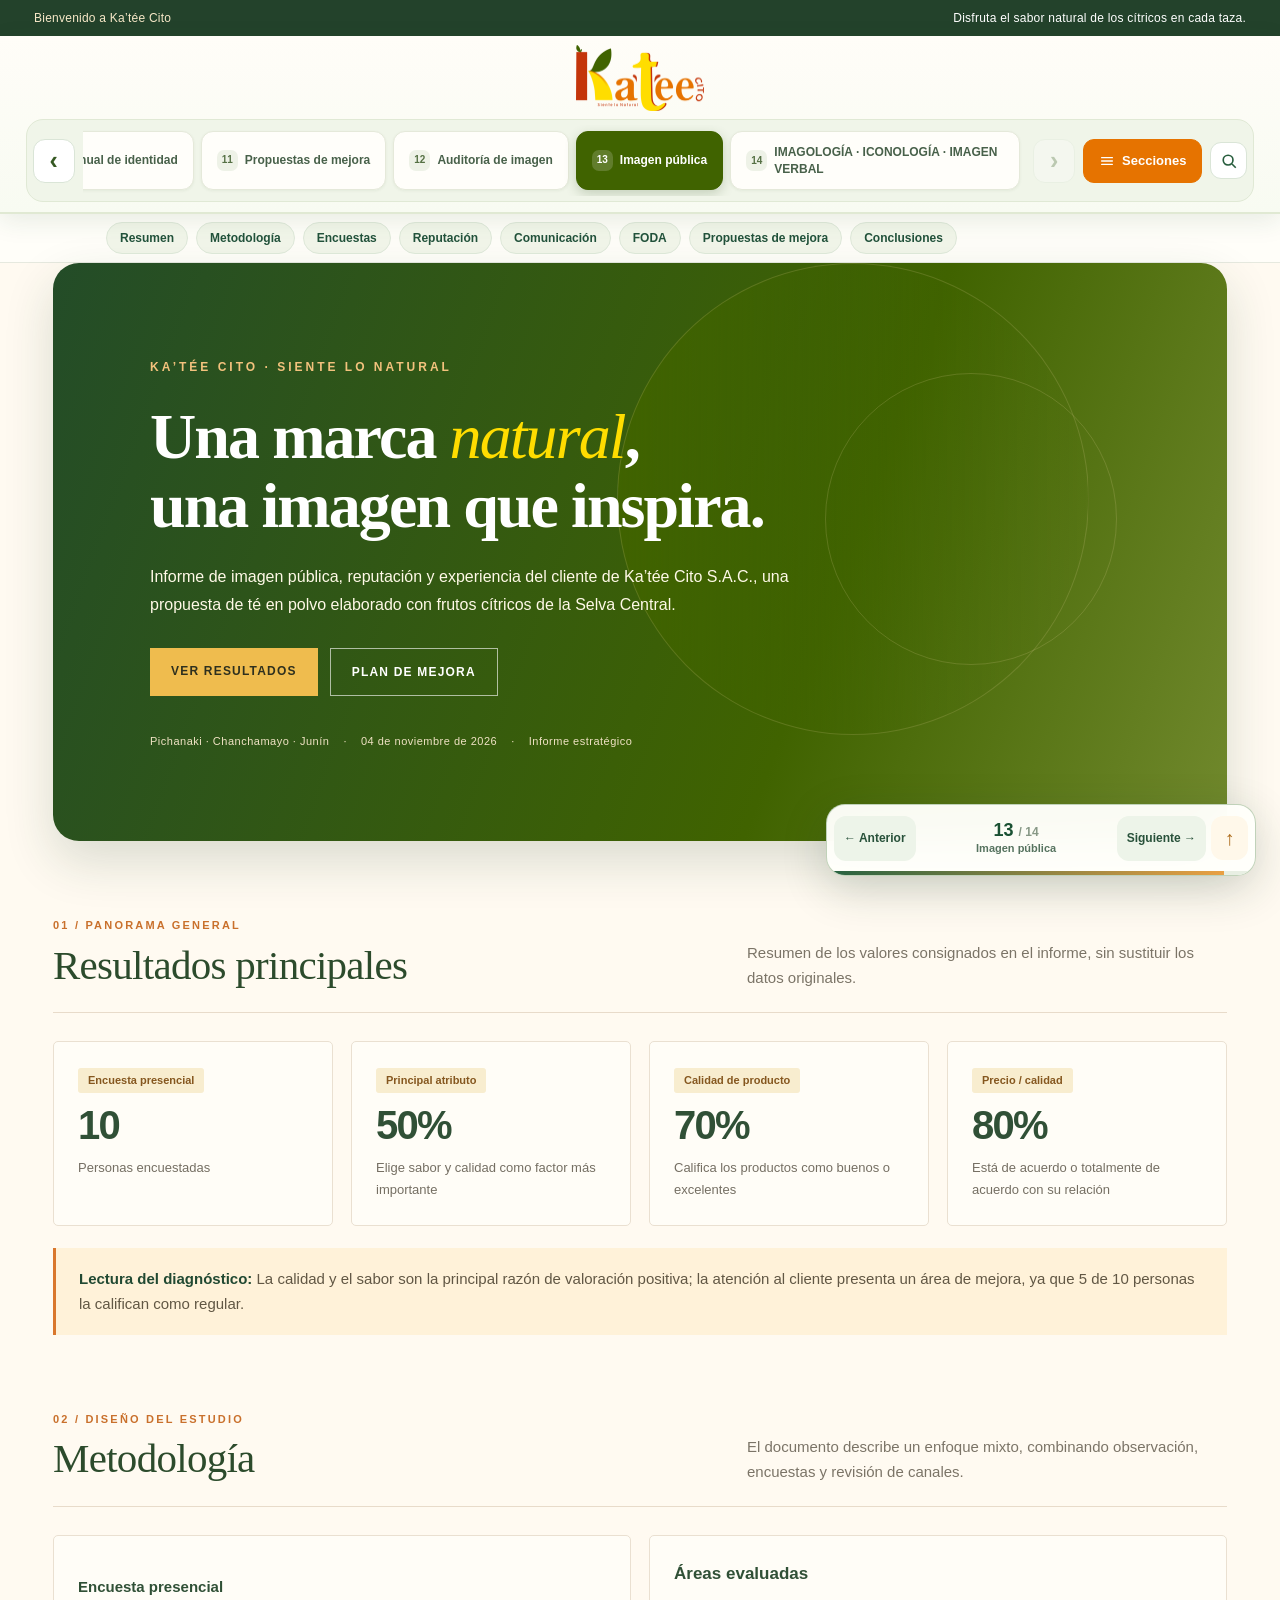
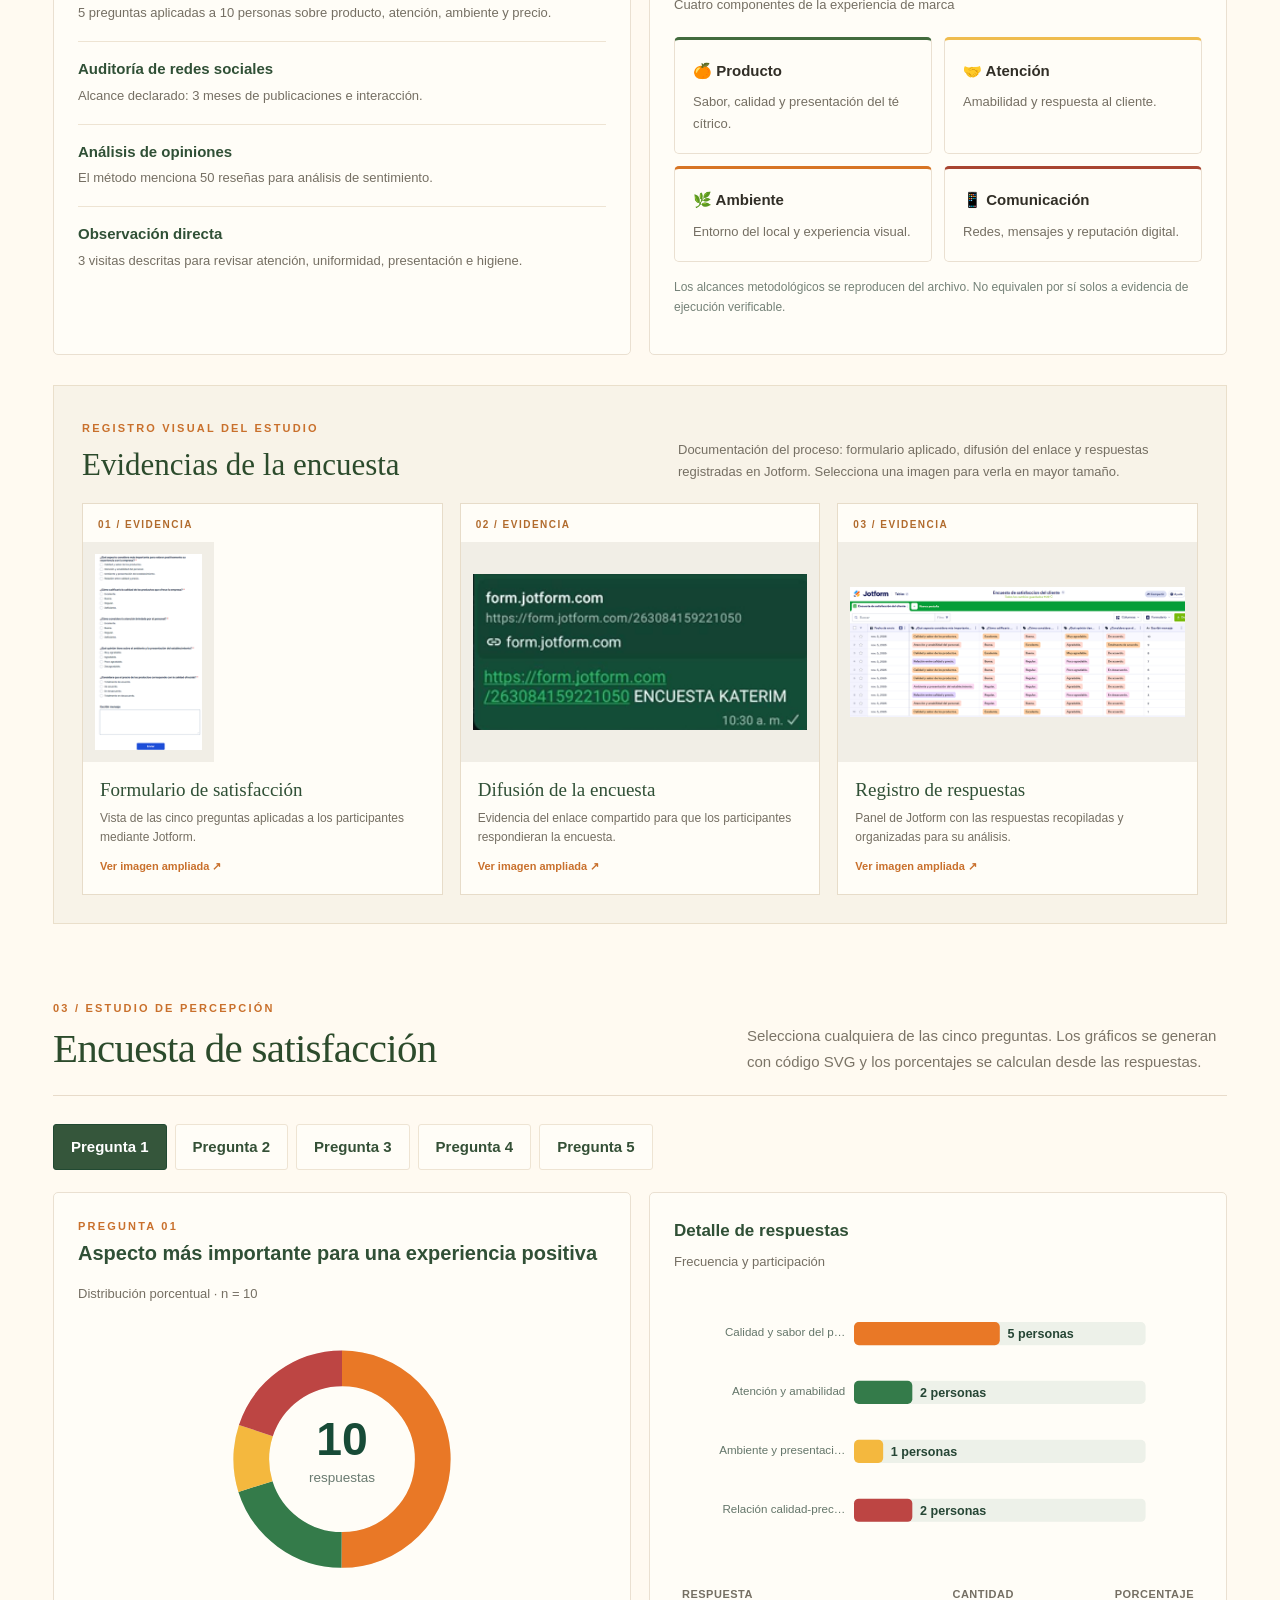
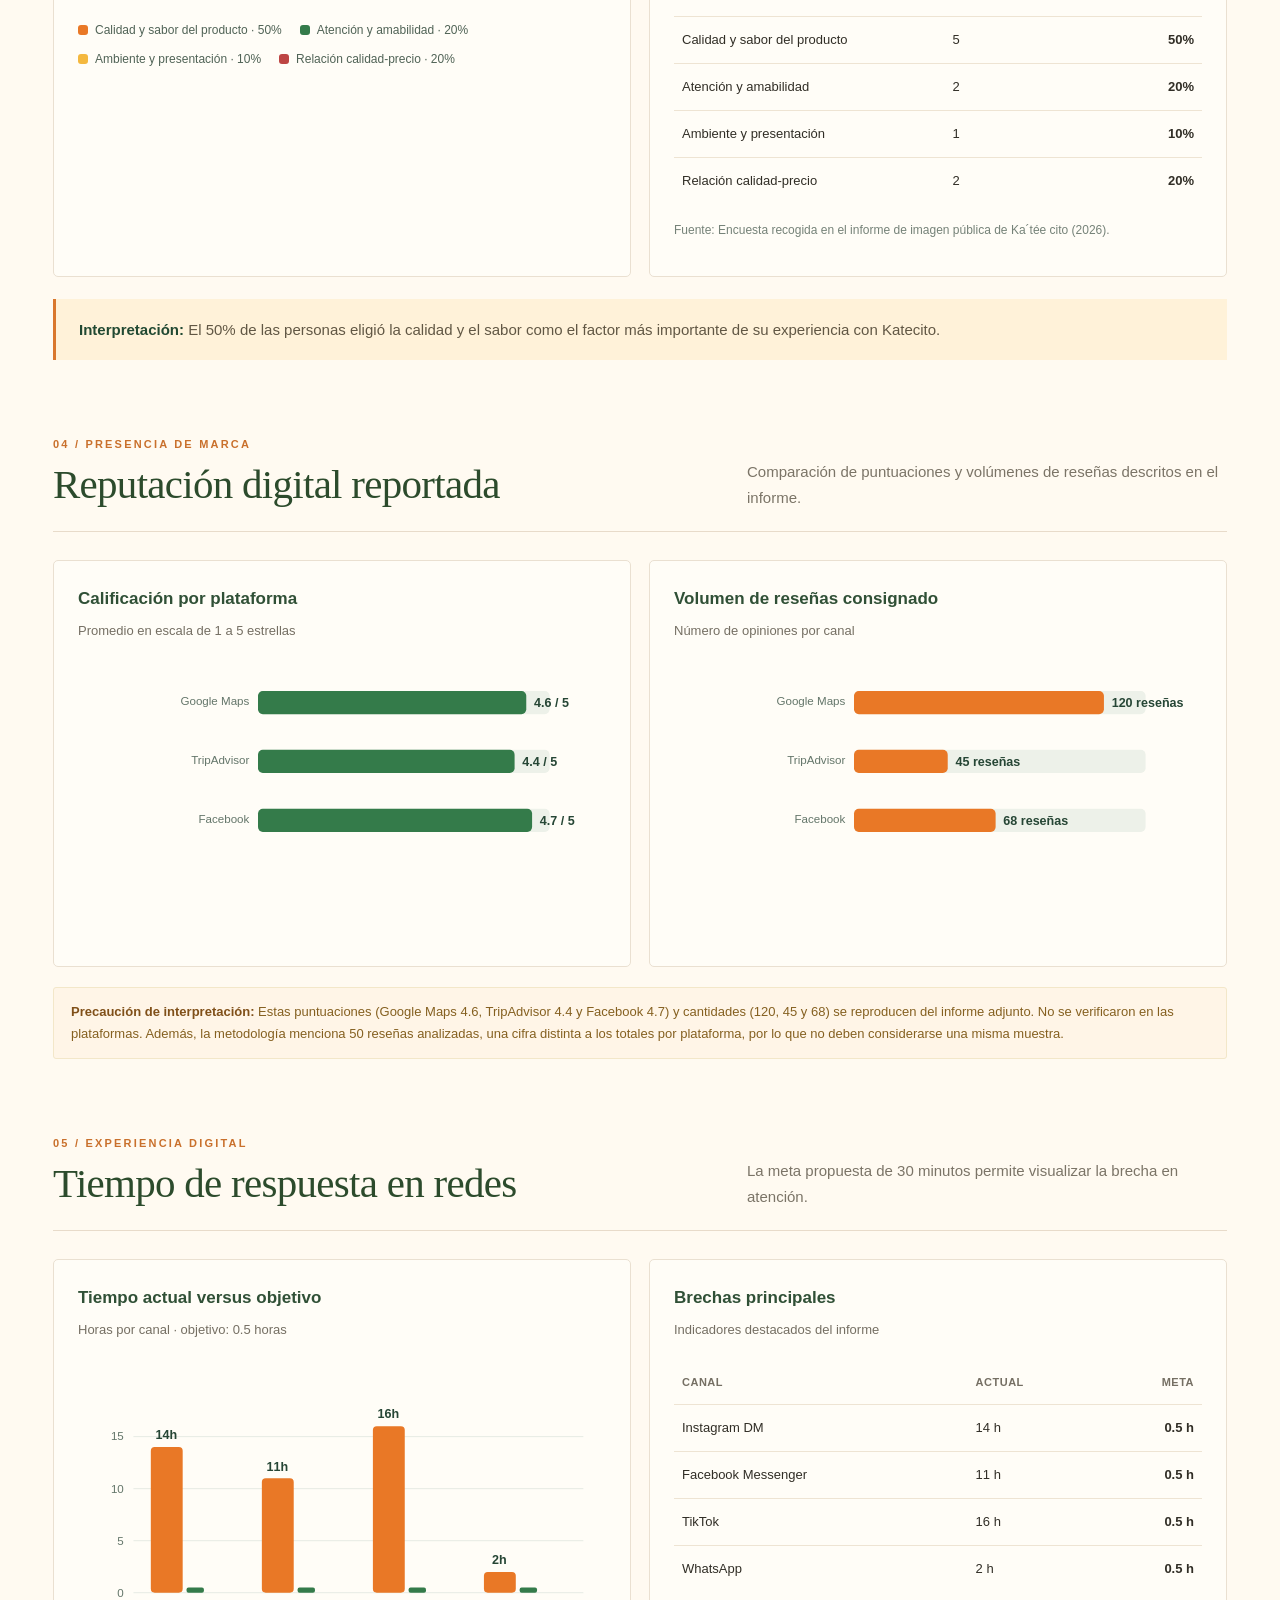
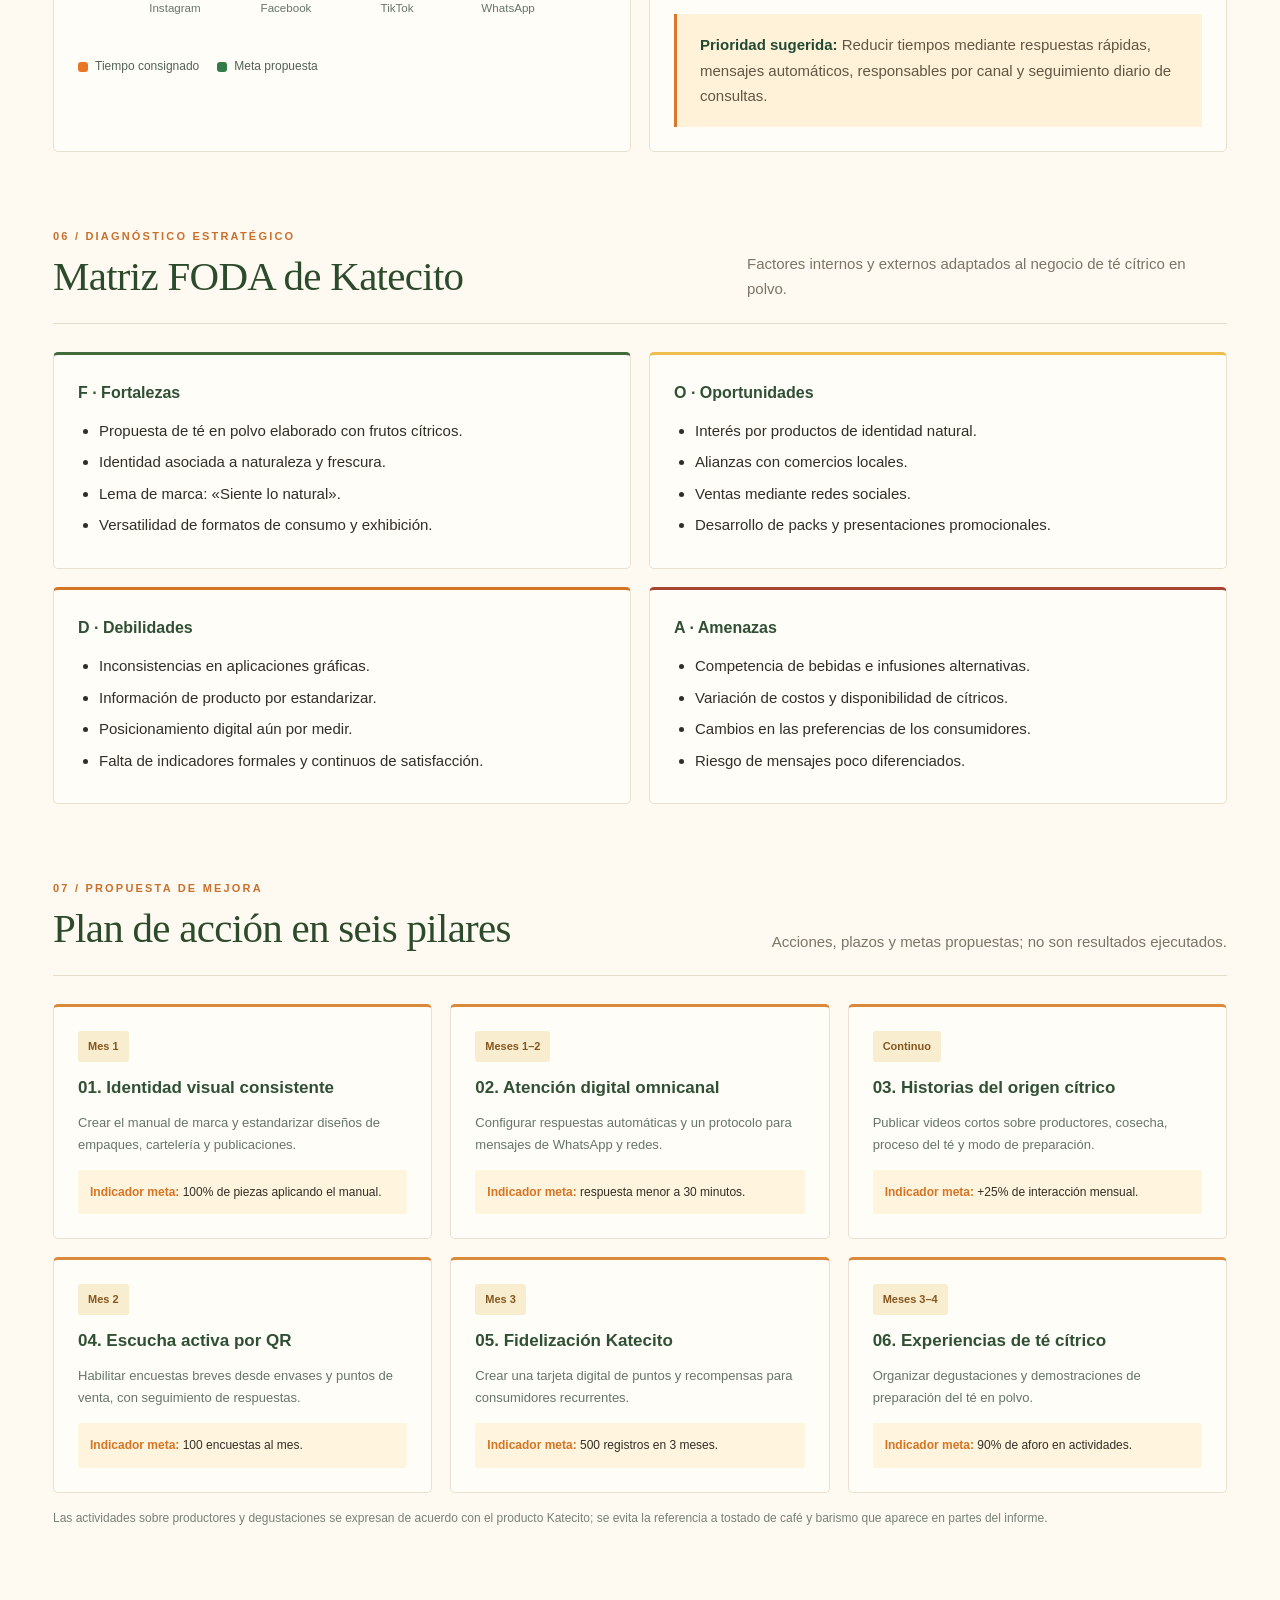
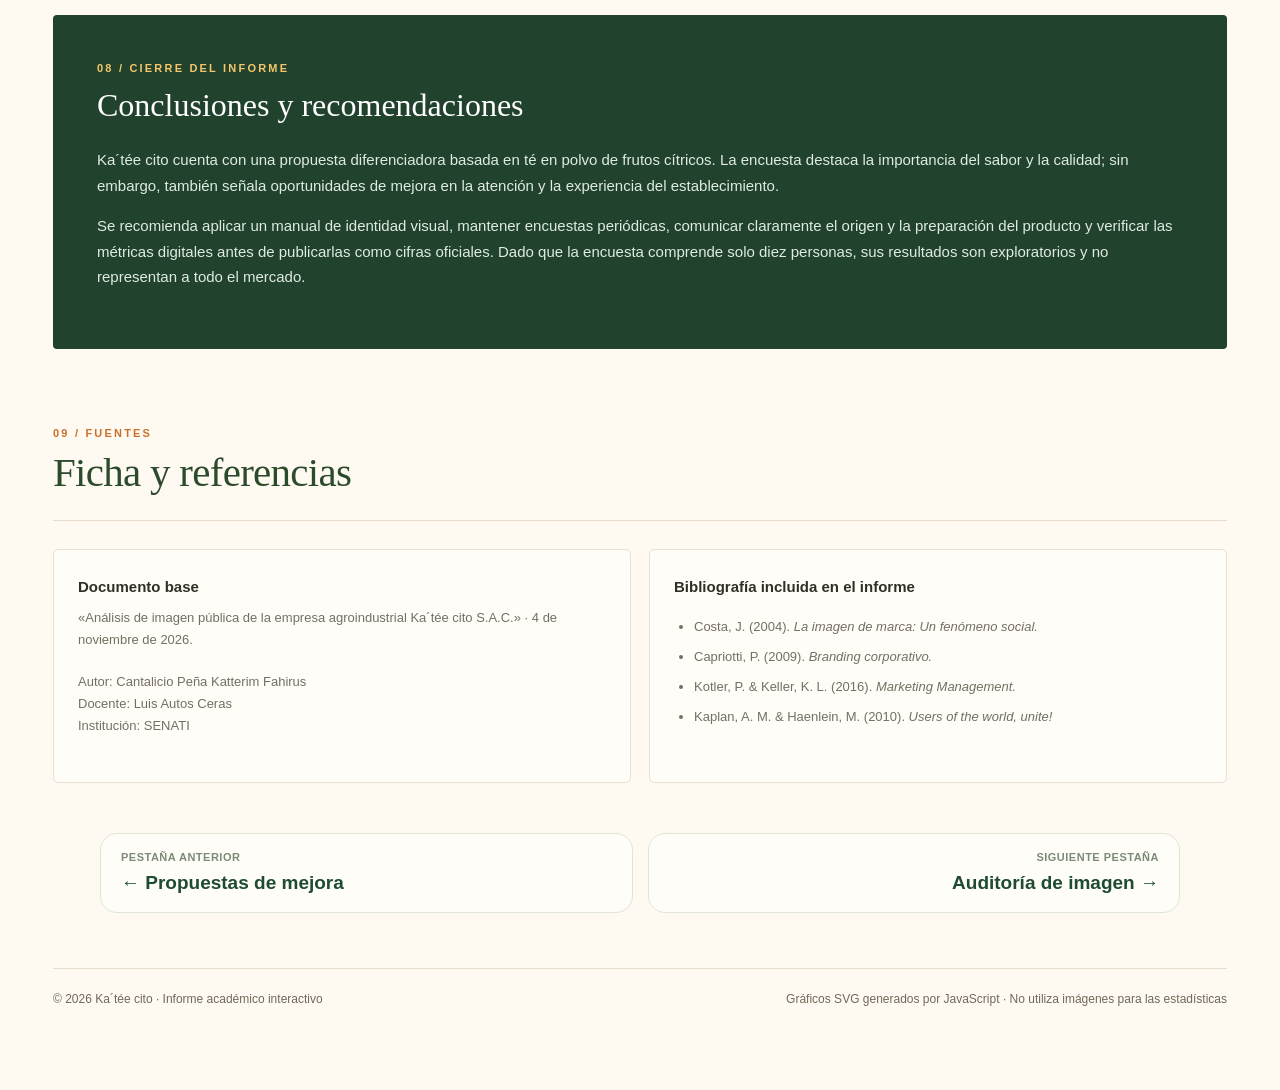
==== commit 13282ff8: "subir archivos" ====
--- a/imagen-publica.html
+++ b/imagen-publica.html
@@ -115,14 +115,63 @@
     font-size: 43px;
   }
 }
-</style><link href="kate-navigation.css" rel="stylesheet"/><script defer="True" src="kate-navigation.js"></script><link href="kate-interactive.css" rel="stylesheet"/></head>
+</style><link href="kate-navigation.css" rel="stylesheet"/><script defer="True" src="kate-navigation.js"></script><link href="kate-interactive.css" rel="stylesheet"/><style>
+
+/* Galería de evidencias metodológicas */
+.method-evidence{margin-top:30px;padding:28px;background:#f8f3e8;border:1px solid #eadfcb}
+.evidence-heading{display:flex;justify-content:space-between;align-items:end;gap:22px;margin-bottom:20px}
+.evidence-heading h3{font:500 clamp(24px,2.5vw,31px)/1.2 Georgia,serif;color:#2c4b2c;margin:7px 0 0}
+.evidence-heading p{max-width:520px;margin:0;color:#756f63;font-size:13px}
+.evidence-grid{display:grid;grid-template-columns:repeat(3,minmax(0,1fr));gap:17px}
+.evidence-card{display:flex;flex-direction:column;text-align:left;padding:0;overflow:hidden;border:1px solid #e7dcc9;background:#fffdf7;color:inherit;cursor:zoom-in;transition:transform .2s,box-shadow .2s}
+.evidence-card:hover{transform:translateY(-4px);box-shadow:0 12px 28px #35250f16}
+.evidence-number{padding:12px 15px 9px;color:#b16b2d;font-size:10px;font-weight:850;letter-spacing:1.5px}
+.evidence-image-frame{height:220px;display:flex;align-items:center;justify-content:center;padding:12px;background:#f1eee6;overflow:hidden}
+.evidence-image-frame img{width:100%;height:100%;object-fit:contain;display:block}
+.evidence-copy{display:flex;flex-direction:column;gap:7px;padding:16px 17px 18px}
+.evidence-copy strong{font:500 19px/1.25 Georgia,serif;color:#305036}
+.evidence-copy span{font-size:12px;line-height:1.6;color:#756f63}
+.evidence-copy em{font-size:11px;font-style:normal;font-weight:800;color:#c9702c;margin-top:3px}
+.image-lightbox{position:fixed;inset:0;z-index:1000;display:none;align-items:center;justify-content:center;padding:28px;background:rgba(17,29,20,.88)}
+.image-lightbox.is-open{display:flex}
+.lightbox-panel{position:relative;max-width:min(1100px,96vw);max-height:92vh;width:max-content;background:#fffaf1;padding:14px;box-shadow:0 24px 80px #0006}
+.lightbox-panel img{display:block;max-width:calc(96vw - 56px);max-height:78vh;width:auto;height:auto;object-fit:contain;margin:auto}
+.lightbox-caption{padding:11px 4px 2px;color:#305036;font:500 17px Georgia,serif}
+.lightbox-close{position:absolute;right:-13px;top:-13px;width:38px;height:38px;border:0;border-radius:50%;background:#efbc4e;color:#263b29;font-size:25px;line-height:1;cursor:pointer}
+@media(max-width:800px){.evidence-grid{grid-template-columns:1fr 1fr}.evidence-heading{display:block}.evidence-heading p{margin-top:10px}}
+@media(max-width:560px){.method-evidence{padding:17px}.evidence-grid{grid-template-columns:1fr}.evidence-image-frame{height:210px}.image-lightbox{padding:12px}.lightbox-panel{padding:9px}.lightbox-panel img{max-width:calc(100vw - 42px);max-height:78vh}}
+@media print{.image-lightbox{display:none!important}}
+
+</style></head>
 <body>
 <div class="top-strip"><div><span>Bienvenido a Ka’tée Cito</span><b>Disfruta el sabor natural de los cítricos en cada taza.</b></div></div>
 <header aria-label="Navegación principal de Ka'tée Cito" id="kate-global-header"><div class="kate-nav-shell"><a aria-label="Ir a Inicio" class="kate-brand" href="index.html"><img alt="Ka'tée Cito" src="img/logo-kateecito.png"/></a><div class="kate-nav-controls"><button aria-label="Desplazar pestañas a la izquierda" class="kate-arrow" data-move="left" type="button">‹</button><nav aria-label="Pestañas del sitio" class="kate-track"><a href="index.html"><span class="kate-nav-number">01</span>Inicio</a><a href="empresa.html"><span class="kate-nav-number">02</span>Empresa</a><a href="publico.html"><span class="kate-nav-number">03</span>Público objetivo</a><a href="identidad-corporativa.html"><span class="kate-nav-number">04</span>Identidad corporativa</a><a href="identidad-visual.html"><span class="kate-nav-number">05</span>Identidad visual</a><a href="imagen-institucional.html"><span class="kate-nav-number">06</span>Imagen institucional</a><a href="aplicaciones.html"><span class="kate-nav-number">07</span>Aplicaciones</a><a href="comunicacion.html"><span class="kate-nav-number">08</span>Comunicación</a><a href="comunicacion-corporativa.html"><span class="kate-nav-number">09</span>Comunicación corporativa</a><a href="manual-identidad.html"><span class="kate-nav-number">10</span>Manual de identidad</a><a href="propuestas-mejora.html"><span class="kate-nav-number">11</span>Propuestas de mejora</a><a href="auditoria-imagen.html"><span class="kate-nav-number">12</span>Auditoría de imagen</a><a aria-current="page" href="imagen-publica.html"><span class="kate-nav-number">13</span>Imagen pública</a><a href="imagen-verbal.html"><span class="kate-nav-number">14</span>IMAGOLOGÍA · ICONOLOGÍA · IMAGEN VERBAL</a></nav><button aria-label="Desplazar pestañas a la derecha" class="kate-arrow" data-move="right" type="button">›</button><button aria-controls="kate-page-menu" aria-expanded="false" aria-label="Mostrar todas las pestañas" class="kate-menu-button" type="button"><svg aria-hidden="true" fill="none" stroke="currentColor" stroke-linecap="round" stroke-width="2.1" viewbox="0 0 24 24"><path d="M4 7h16M4 12h16M4 17h16"></path></svg> Secciones</button></div></div><div class="kate-menu-panel" id="kate-page-menu"><p class="kate-menu-title">Explorar las secciones</p><div class="kate-menu-grid"><a href="index.html"><small>01</small>Inicio</a><a href="empresa.html"><small>02</small>Empresa</a><a href="publico.html"><small>03</small>Público objetivo</a><a href="identidad-corporativa.html"><small>04</small>Identidad corporativa</a><a href="identidad-visual.html"><small>05</small>Identidad visual</a><a href="imagen-institucional.html"><small>06</small>Imagen institucional</a><a href="aplicaciones.html"><small>07</small>Aplicaciones</a><a href="comunicacion.html"><small>08</small>Comunicación</a><a href="comunicacion-corporativa.html"><small>09</small>Comunicación corporativa</a><a href="manual-identidad.html"><small>10</small>Manual de identidad</a><a href="propuestas-mejora.html"><small>11</small>Propuestas de mejora</a><a href="auditoria-imagen.html"><small>12</small>Auditoría de imagen</a><a aria-current="page" href="imagen-publica.html"><small>13</small>Imagen pública</a><a href="imagen-verbal.html"><small>14</small>IMAGOLOGÍA · ICONOLOGÍA · IMAGEN VERBAL</a></div></div></header><div class="kate-local-sections-wrap"><nav aria-label="Secciones de Imagen Pública" class="kate-local-sections"><a href="#resumen">Resumen</a><a href="#metodologia">Metodología</a><a href="#encuesta">Encuestas</a><a href="#reputacion">Reputación</a><a href="#digital">Comunicación</a><a href="#foda">FODA</a><a href="#plan">Propuestas de mejora</a><a href="#conclusiones">Conclusiones</a></nav></div>
 <main>
 <section class="hero" id="inicio"><div class="ref-overlay"></div><div class="ref-copy"><small>KA’TÉE CITO · SIENTE LO NATURAL</small><h1>Una marca <em>natural</em>,<br/>una imagen que inspira.</h1><p>Informe de imagen pública, reputación y experiencia del cliente de Ka’tée Cito S.A.C., una propuesta de té en polvo elaborado con frutos cítricos de la Selva Central.</p><div class="ref-actions"><a class="ref-primary" href="#encuesta">VER RESULTADOS</a><a class="ref-secondary" href="#plan">PLAN DE MEJORA</a></div><div class="hero-details"><span>Pichanaki · Chanchamayo · Junín</span><span>04 de noviembre de 2026</span><span>Informe estratégico</span></div></div></section>
 <section class="section" id="resumen"><div class="secthead"><div><div class="kicker">01 / Panorama general</div><h2>Resultados principales</h2></div><p>Resumen de los valores consignados en el informe, sin sustituir los datos originales.</p></div><div class="grid four"><article class="card stat"><span class="tag">Encuesta presencial</span><div class="value">10</div><div class="label">Personas encuestadas</div></article><article class="card stat"><span class="tag">Principal atributo</span><div class="value">50%</div><div class="label">Elige sabor y calidad como factor más importante</div></article><article class="card stat"><span class="tag">Calidad de producto</span><div class="value">70%</div><div class="label">Califica los productos como buenos o excelentes</div></article><article class="card stat"><span class="tag">Precio / calidad</span><div class="value">80%</div><div class="label">Está de acuerdo o totalmente de acuerdo con su relación</div></article></div><div class="insight"><strong>Lectura del diagnóstico:</strong> La calidad y el sabor son la principal razón de valoración positiva; la atención al cliente presenta un área de mejora, ya que 5 de 10 personas la califican como regular.</div></section>
-<section class="section" id="metodologia"><div class="secthead"><div><div class="kicker">02 / Diseño del estudio</div><h2>Metodología</h2></div><p>El documento describe un enfoque mixto, combinando observación, encuestas y revisión de canales.</p></div><div class="grid two"><article class="card"><div class="methoditem"><div><b>Encuesta presencial</b><p>5 preguntas aplicadas a 10 personas sobre producto, atención, ambiente y precio.</p></div></div><div class="methoditem"><div><b>Auditoría de redes sociales</b><p>Alcance declarado: 3 meses de publicaciones e interacción.</p></div></div><div class="methoditem"><div><b>Análisis de opiniones</b><p>El método menciona 50 reseñas para análisis de sentimiento.</p></div></div><div class="methoditem"><div><b>Observación directa</b><p>3 visitas descritas para revisar atención, uniformidad, presentación e higiene.</p></div></div></article><article class="card"><h3 class="charttitle">Áreas evaluadas</h3><p class="sub">Cuatro componentes de la experiencia de marca</p><div class="grid two" style="gap:12px"><div class="fbox" style="padding:18px"><b>🍊 Producto</b><p class="sub" style="margin:8px 0 0">Sabor, calidad y presentación del té cítrico.</p></div><div class="fbox" style="padding:18px"><b>🤝 Atención</b><p class="sub" style="margin:8px 0 0">Amabilidad y respuesta al cliente.</p></div><div class="fbox" style="padding:18px"><b>🌿 Ambiente</b><p class="sub" style="margin:8px 0 0">Entorno del local y experiencia visual.</p></div><div class="fbox" style="padding:18px"><b>📱 Comunicación</b><p class="sub" style="margin:8px 0 0">Redes, mensajes y reputación digital.</p></div></div><p class="mini-note">Los alcances metodológicos se reproducen del archivo. No equivalen por sí solos a evidencia de ejecución verificable.</p></article></div></section>
+<section class="section" id="metodologia"><div class="secthead"><div><div class="kicker">02 / Diseño del estudio</div><h2>Metodología</h2></div><p>El documento describe un enfoque mixto, combinando observación, encuestas y revisión de canales.</p></div><div class="grid two"><article class="card"><div class="methoditem"><div><b>Encuesta presencial</b><p>5 preguntas aplicadas a 10 personas sobre producto, atención, ambiente y precio.</p></div></div><div class="methoditem"><div><b>Auditoría de redes sociales</b><p>Alcance declarado: 3 meses de publicaciones e interacción.</p></div></div><div class="methoditem"><div><b>Análisis de opiniones</b><p>El método menciona 50 reseñas para análisis de sentimiento.</p></div></div><div class="methoditem"><div><b>Observación directa</b><p>3 visitas descritas para revisar atención, uniformidad, presentación e higiene.</p></div></div></article><article class="card"><h3 class="charttitle">Áreas evaluadas</h3><p class="sub">Cuatro componentes de la experiencia de marca</p><div class="grid two" style="gap:12px"><div class="fbox" style="padding:18px"><b>🍊 Producto</b><p class="sub" style="margin:8px 0 0">Sabor, calidad y presentación del té cítrico.</p></div><div class="fbox" style="padding:18px"><b>🤝 Atención</b><p class="sub" style="margin:8px 0 0">Amabilidad y respuesta al cliente.</p></div><div class="fbox" style="padding:18px"><b>🌿 Ambiente</b><p class="sub" style="margin:8px 0 0">Entorno del local y experiencia visual.</p></div><div class="fbox" style="padding:18px"><b>📱 Comunicación</b><p class="sub" style="margin:8px 0 0">Redes, mensajes y reputación digital.</p></div></div><p class="mini-note">Los alcances metodológicos se reproducen del archivo. No equivalen por sí solos a evidencia de ejecución verificable.</p></article></div>
+<div class="method-evidence">
+  <div class="evidence-heading">
+    <div><span class="kicker">REGISTRO VISUAL DEL ESTUDIO</span><h3>Evidencias de la encuesta</h3></div>
+    <p>Documentación del proceso: formulario aplicado, difusión del enlace y respuestas registradas en Jotform. Selecciona una imagen para verla en mayor tamaño.</p>
+  </div>
+  <div class="evidence-grid"><button class="evidence-card" type="button" aria-label="Ampliar imagen: Formulario de satisfacción">
+      <span class="evidence-number">01 / EVIDENCIA</span>
+      <span class="evidence-image-frame"><img src="[data-uri]" alt="Formulario de satisfacción" loading="lazy"></span>
+      <span class="evidence-copy"><strong>Formulario de satisfacción</strong><span>Vista de las cinco preguntas aplicadas a los participantes mediante Jotform.</span><em>Ver imagen ampliada ↗</em></span>
+    </button>
+<button class="evidence-card" type="button" aria-label="Ampliar imagen: Difusión de la encuesta">
+      <span class="evidence-number">02 / EVIDENCIA</span>
+      <span class="evidence-image-frame"><img src="[data-uri]" alt="Difusión de la encuesta" loading="lazy"></span>
+      <span class="evidence-copy"><strong>Difusión de la encuesta</strong><span>Evidencia del enlace compartido para que los participantes respondieran la encuesta.</span><em>Ver imagen ampliada ↗</em></span>
+    </button>
+<button class="evidence-card" type="button" aria-label="Ampliar imagen: Registro de respuestas">
+      <span class="evidence-number">03 / EVIDENCIA</span>
+      <span class="evidence-image-frame"><img src="[data-uri]" alt="Registro de respuestas" loading="lazy"></span>
+      <span class="evidence-copy"><strong>Registro de respuestas</strong><span>Panel de Jotform con las respuestas recopiladas y organizadas para su análisis.</span><em>Ver imagen ampliada ↗</em></span>
+    </button></div>
+</div>
+</section>
 <section class="section" id="encuesta"><div class="secthead"><div><div class="kicker">03 / Estudio de percepción</div><h2>Encuesta de satisfacción</h2></div><p>Selecciona cualquiera de las cinco preguntas. Los gráficos se generan con código SVG y los porcentajes se calculan desde las respuestas.</p></div><div aria-label="Elegir pregunta de la encuesta" class="survey-control" id="tabs" role="group"></div><div class="grid two"><article class="card"><div class="kicker" id="questionNumber">Pregunta 01</div><h3 class="question" id="questionTitle">Aspecto más importante</h3><p class="sub">Distribución porcentual · n = 10</p><div aria-label="Gráfico circular de resultados" class="chartwrap" id="donut" role="img"></div><div class="legend" id="donutLegend"></div></article><article class="card"><h3 class="charttitle">Detalle de respuestas</h3><p class="sub">Frecuencia y participación</p><div aria-label="Gráfico de barras de respuestas" class="chartwrap" id="surveyBars" role="img"></div><table class="data-table"><thead><tr><th>Respuesta</th><th>Cantidad</th><th>Porcentaje</th></tr></thead><tbody id="surveyTable"></tbody></table><p class="mini-note">Fuente: Encuesta recogida en el informe de imagen pública de Ka´tée cito (2026).</p></article></div><div aria-live="polite" class="insight" id="surveyInsight"></div></section>
 <section class="section" id="reputacion"><div class="secthead"><div><div class="kicker">04 / Presencia de marca</div><h2>Reputación digital reportada</h2></div><p>Comparación de puntuaciones y volúmenes de reseñas descritos en el informe.</p></div><div class="grid two"><article class="card"><h3 class="charttitle">Calificación por plataforma</h3><p class="sub">Promedio en escala de 1 a 5 estrellas</p><div aria-label="Gráfico de puntuaciones por plataforma" class="chartwrap" id="ratingsChart" role="img"></div></article><article class="card"><h3 class="charttitle">Volumen de reseñas consignado</h3><p class="sub">Número de opiniones por canal</p><div aria-label="Gráfico de cantidad de reseñas" class="chartwrap" id="reviewsChart" role="img"></div></article></div><div class="call"><b>Precaución de interpretación:</b> Estas puntuaciones (Google Maps 4.6, TripAdvisor 4.4 y Facebook 4.7) y cantidades (120, 45 y 68) se reproducen del informe adjunto. No se verificaron en las plataformas. Además, la metodología menciona 50 reseñas analizadas, una cifra distinta a los totales por plataforma, por lo que no deben considerarse una misma muestra.</div></section>
 <section class="section" id="digital"><div class="secthead"><div><div class="kicker">05 / Experiencia digital</div><h2>Tiempo de respuesta en redes</h2></div><p>La meta propuesta de 30 minutos permite visualizar la brecha en atención.</p></div><div class="grid two"><article class="card"><h3 class="charttitle">Tiempo actual versus objetivo</h3><p class="sub">Horas por canal · objetivo: 0.5 horas</p><div aria-label="Comparativa de tiempos de respuesta" class="chartwrap" id="responseChart" role="img"></div><div class="legend"><span><i class="dot" style="background:#e97826"></i>Tiempo consignado</span><span><i class="dot" style="background:#347b4a"></i>Meta propuesta</span></div></article><article class="card"><h3 class="charttitle">Brechas principales</h3><p class="sub">Indicadores destacados del informe</p><table class="data-table"><thead><tr><th>Canal</th><th>Actual</th><th>Meta</th></tr></thead><tbody><tr><td>Instagram DM</td><td>14 h</td><td>0.5 h</td></tr><tr><td>Facebook Messenger</td><td>11 h</td><td>0.5 h</td></tr><tr><td>TikTok</td><td>16 h</td><td>0.5 h</td></tr><tr><td>WhatsApp</td><td>2 h</td><td>0.5 h</td></tr></tbody></table><div class="insight"><strong>Prioridad sugerida:</strong> Reducir tiempos mediante respuestas rápidas, mensajes automáticos, responsables por canal y seguimiento diario de consultas.</div></article></div></section>
@@ -131,7 +180,15 @@
 <section class="section" id="conclusiones"><div class="conclusion"><div class="kicker" style="color:#f5c66b">08 / Cierre del informe</div><h2>Conclusiones y recomendaciones</h2><p>Ka´tée cito cuenta con una propuesta diferenciadora basada en té en polvo de frutos cítricos. La encuesta destaca la importancia del sabor y la calidad; sin embargo, también señala oportunidades de mejora en la atención y la experiencia del establecimiento.</p><p>Se recomienda aplicar un manual de identidad visual, mantener encuestas periódicas, comunicar claramente el origen y la preparación del producto y verificar las métricas digitales antes de publicarlas como cifras oficiales. Dado que la encuesta comprende solo diez personas, sus resultados son exploratorios y no representan a todo el mercado.</p></div></section>
 <section class="section" id="referencias"><div class="secthead"><div><div class="kicker">09 / Fuentes</div><h2>Ficha y referencias</h2></div></div><div class="grid two"><div class="card"><b>Documento base</b><p class="sub" style="margin-top:8px">«Análisis de imagen pública de la empresa agroindustrial Ka´tée cito S.A.C.» · 4 de noviembre de 2026.</p><p class="sub">Autor: Cantalicio Peña Katterim Fahirus<br/>Docente: Luis Autos Ceras<br/>Institución: SENATI</p></div><div class="card"><b>Bibliografía incluida en el informe</b><ul class="refs"><li>Costa, J. (2004). <i>La imagen de marca: Un fenómeno social.</i></li><li>Capriotti, P. (2009). <i>Branding corporativo.</i></li><li>Kotler, P. &amp; Keller, K. L. (2016). <i>Marketing Management.</i></li><li>Kaplan, A. M. &amp; Haenlein, M. (2010). <i>Users of the world, unite!</i></li></ul></div></div></section>
 <nav aria-label="Ir a otra pestaña" class="kate-page-switcher"><a class="kate-prev" href="propuestas-mejora.html"><small>Pestaña anterior</small><strong>← Propuestas de mejora</strong></a><a class="kate-next" href="auditoria-imagen.html"><small>Siguiente pestaña</small><strong>Auditoría de imagen →</strong></a></nav><footer class="footer"><span>© 2026 Ka´tée cito · Informe académico interactivo</span><span>Gráficos SVG generados por JavaScript · No utiliza imágenes para las estadísticas</span></footer>
-</main><div class="tooltip" id="tooltip" role="status"></div>
+</main>
+<div class="image-lightbox" id="methodImageLightbox" role="dialog" aria-modal="true" aria-label="Imagen ampliada" aria-hidden="true">
+  <div class="lightbox-panel">
+    <button class="lightbox-close" type="button" aria-label="Cerrar imagen ampliada">×</button>
+    <img id="methodLightboxImage" src="" alt="">
+    <div class="lightbox-caption" id="methodLightboxCaption"></div>
+  </div>
+</div>
+<div class="tooltip" id="tooltip" role="status"></div>
 <script>
 'use strict';
 const colors=['#e97826','#347b4a','#f4b83e','#bd4543'];
@@ -153,4 +210,36 @@
 const tabs=document.getElementById('tabs');questions.forEach((q,i)=>{const b=document.createElement('button');b.type='button';b.textContent='Pregunta '+(i+1);b.addEventListener('click',()=>updateSurvey(i));tabs.appendChild(b)});
 updateSurvey(0);bars(document.getElementById('ratingsChart'),['Google Maps','TripAdvisor','Facebook'],[4.6,4.4,4.7],{max:5,unit:' / 5',color:'#347b4a'});bars(document.getElementById('reviewsChart'),['Google Maps','TripAdvisor','Facebook'],[120,45,68],{max:140,unit:' reseñas',color:'#e97826'});responseBars(document.getElementById('responseChart'));
 </script>
-<script src="kate-interactive.js"></script></body></html>
+<script>
+
+(function(){
+  const modal=document.getElementById('methodImageLightbox');
+  if(!modal)return;
+  const largeImage=document.getElementById('methodLightboxImage');
+  const caption=document.getElementById('methodLightboxCaption');
+  const closeButton=modal.querySelector('.lightbox-close');
+  let lastFocus=null;
+  function close(){
+    modal.classList.remove('is-open');
+    modal.setAttribute('aria-hidden','true');
+    largeImage.src='';
+    if(lastFocus)lastFocus.focus();
+  }
+  document.querySelectorAll('.evidence-card').forEach(card=>{
+    card.addEventListener('click',()=>{
+      const image=card.querySelector('img');
+      lastFocus=card;
+      largeImage.src=image.src;
+      largeImage.alt=image.alt;
+      caption.textContent=image.alt;
+      modal.classList.add('is-open');
+      modal.setAttribute('aria-hidden','false');
+      closeButton.focus();
+    });
+  });
+  closeButton.addEventListener('click',close);
+  modal.addEventListener('click',e=>{if(e.target===modal)close();});
+  document.addEventListener('keydown',e=>{if(e.key==='Escape'&&modal.classList.contains('is-open'))close();});
+})();
+
+</script><script src="kate-interactive.js"></script></body></html>
